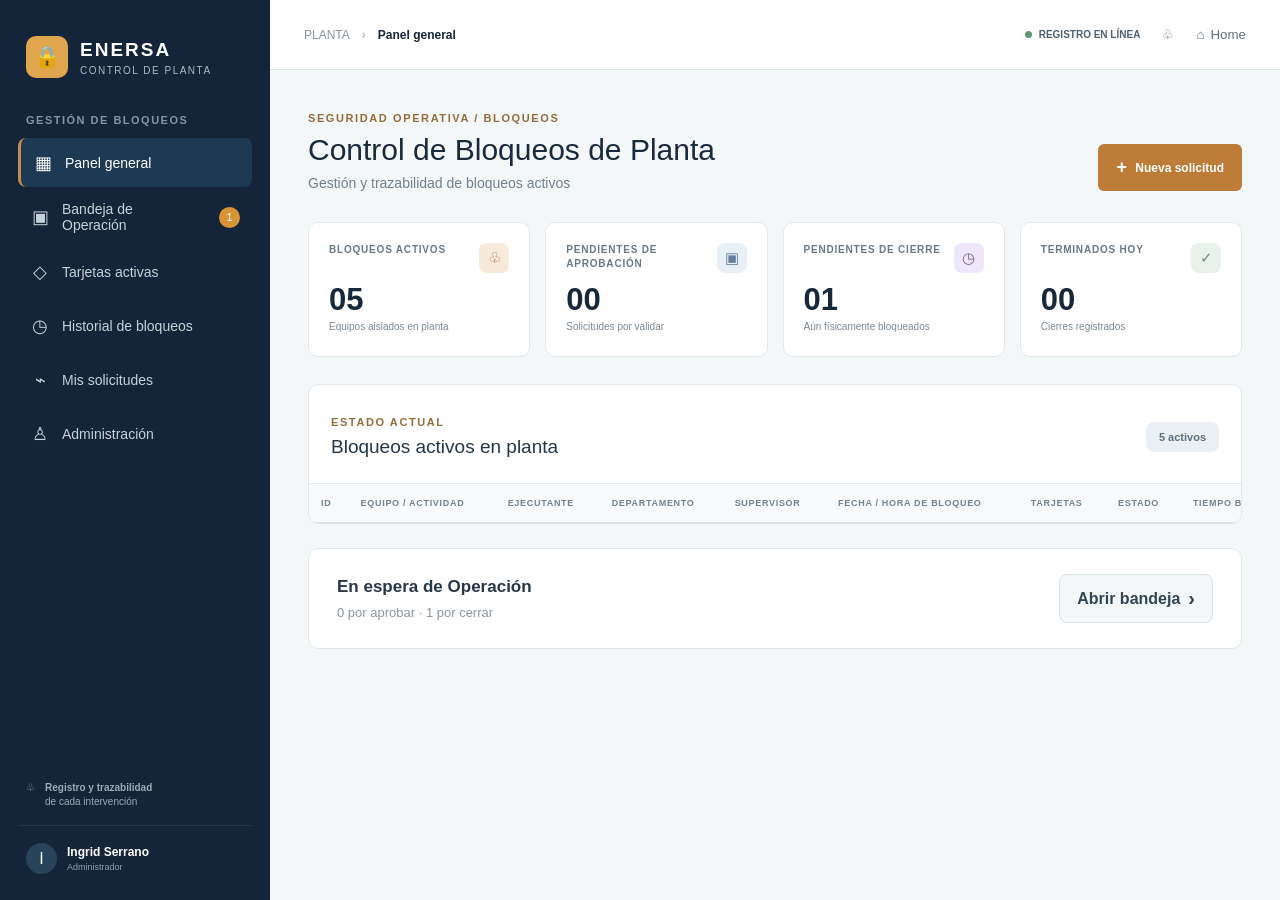
==== index.html @ e76ae8e8 "panel y bandeja de operacion,interfaz" ====
<!DOCTYPE html>
<html lang="es">
<head>
    <meta charset="UTF-8">
    <meta name="viewport" content="width=device-width, initial-scale=1.0">
    <title>Control de Bloqueos de Planta</title>
    <link rel="stylesheet" href="estilo.css">
</head>

<body>

<div class="app">

    <aside class="sidebar" id="sidebar">

        <div class="brand">
            <div class="brand-icon">🔒</div>

            <div>
                <h2>ENERSA</h2>
                <span>CONTROL DE PLANTA</span>
            </div>
        </div>

        <div class="menu-title">
            GESTIÓN DE BLOQUEOS
        </div>

        <nav class="menu">

            <a class="menu-item active" href="index.html">
                <span class="menu-icon">▦</span>
                <span>Panel general</span>
            </a>

            <a class="menu-item" href="bandeja-operacion.html">
                <span class="menu-icon">▣</span>
                <span>Bandeja de<br>Operación</span>
                <span class="notification">1</span>
            </a>

            <button class="menu-item" data-section="tarjetas">
                <span class="menu-icon">◇</span>
                <span>Tarjetas activas</span>
            </button>

            <button class="menu-item" data-section="historial">
                <span class="menu-icon">◷</span>
                <span>Historial de bloqueos</span>
            </button>

            <button class="menu-item" data-section="solicitudes">
                <span class="menu-icon">⌁</span>
                <span>Mis solicitudes</span>
            </button>

            <button class="menu-item" data-section="administracion">
                <span class="menu-icon">♙</span>
                <span>Administración</span>
            </button>

        </nav>

        <div class="sidebar-footer">

            <div class="footer-icon">♧</div>

            <div>
                <strong>Registro y trazabilidad</strong>
                <span>de cada intervención</span>
            </div>

        </div>

        <div class="user-box">

            <div class="avatar">I</div>

            <div>
                <strong>Ingrid Serrano</strong>
                <span>Administrador</span>
            </div>

        </div>

    </aside>


    <main class="main">

        <header class="topbar">

            <button class="mobile-menu" id="mobileMenu">
                ☰
            </button>

            <div class="breadcrumb">
                <span>PLANTA</span>
                <b>›</b>
                <strong>Panel general</strong>
            </div>

            <div class="top-actions">

                <div class="online">
                    <span></span>
                    REGISTRO EN LÍNEA
                </div>

                <button class="top-icon">
                    ♧
                </button>

                <button class="home-button">
                    ⌂
                    <span>Home</span>
                </button>

            </div>

        </header>


        <section class="content">

            <div class="page-header">

                <div>

                    <div class="eyebrow">
                        SEGURIDAD OPERATIVA / BLOQUEOS
                    </div>

                    <h1>
                        Control de Bloqueos de Planta
                    </h1>

                    <p>
                        Gestión y trazabilidad de bloqueos activos
                    </p>

                </div>

                <button class="new-request" id="newRequest">
                    <span>+</span>
                    Nueva solicitud
                </button>

            </div>


            <section class="stats">

                <div class="stat-card">

                    <div class="stat-top">

                        <span>
                            BLOQUEOS ACTIVOS
                        </span>

                        <div class="stat-icon lock">
                            ♧
                        </div>

                    </div>

                    <strong id="activeCount">
                        05
                    </strong>

                    <p>
                        Equipos aislados en planta
                    </p>

                </div>


                <div class="stat-card">

                    <div class="stat-top">

                        <span>
                            PENDIENTES DE<br>
                            APROBACIÓN
                        </span>

                        <div class="stat-icon blue">
                            ▣
                        </div>

                    </div>

                    <strong id="approvalCount">
                        00
                    </strong>

                    <p>
                        Solicitudes por validar
                    </p>

                </div>


                <div class="stat-card">

                    <div class="stat-top">

                        <span>
                            PENDIENTES DE CIERRE
                        </span>

                        <div class="stat-icon purple">
                            ◷
                        </div>

                    </div>

                    <strong id="closeCount">
                        01
                    </strong>

                    <p>
                        Aún físicamente bloqueados
                    </p>

                </div>


                <div class="stat-card">

                    <div class="stat-top">

                        <span>
                            TERMINADOS HOY
                        </span>

                        <div class="stat-icon green">
                            ✓
                        </div>

                    </div>

                    <strong id="finishedCount">
                        00
                    </strong>

                    <p>
                        Cierres registrados
                    </p>

                </div>

            </section>


            <section class="panel-card">

                <div class="panel-heading">

                    <div>

                        <div class="section-label">
                            ESTADO ACTUAL
                        </div>

                        <h2>
                            Bloqueos activos en planta
                        </h2>

                    </div>

                    <div class="active-badge">
                        <span id="tableCount">5</span>
                        activos
                    </div>

                </div>


                <div class="table-wrapper">

                    <table class="blocks-table">

                        <thead>

                            <tr>
                                <th>ID</th>
                                <th>EQUIPO / ACTIVIDAD</th>
                                <th>EJECUTANTE</th>
                                <th>DEPARTAMENTO</th>
                                <th>SUPERVISOR</th>
                                <th>FECHA / HORA DE BLOQUEO</th>
                                <th>TARJETAS</th>
                                <th>ESTADO</th>
                                <th>TIEMPO BLOQUEADO</th>
                                <th></th>
                            </tr>

                        </thead>

                        <tbody id="blocksTable"></tbody>

                    </table>

                </div>

            </section>


            <section class="operation-card">

                <div>

                    <h3>
                        En espera de Operación
                    </h3>

                    <p>
                        <span id="waitingApproval">0</span>
                        por aprobar ·
                        <span id="waitingClose">1</span>
                        por cerrar
                    </p>

                </div>

                <a class="open-tray" href="bandeja-operacion.html">
                    Abrir bandeja
                    <span>›</span>
                </a>

            </section>

        </section>

    </main>

</div>


<div class="overlay" id="overlay"></div>


<div class="modal" id="detailModal">

    <div class="modal-header">

        <div>

            <span>
                DETALLE DEL BLOQUEO
            </span>

            <h2 id="modalTitle">
                Bloqueo
            </h2>

        </div>

        <button class="close-modal" id="closeModal">
            ×
        </button>

    </div>

    <div class="modal-body" id="modalBody"></div>

</div>


<script src="script.js"></script>

</body>
</html>
---- estilo.css ----
* {
    box-sizing: border-box;
    margin: 0;
    padding: 0;
}

:root {
    --navy: #14253a;
    --navy-light: #1d3852;
    --gold: #b68143;
    --gold-light: #fff0d2;
    --background: #f4f7f8;
    --card: #ffffff;
    --text: #263746;
    --muted: #71808b;
    --border: #dce4e8;
    --purple: #766493;
    --purple-light: #eee7fa;
    --green: #708d78;
    --green-light: #e9f1eb;
    --blue-light: #e8f0f7;
}

html {
    background: var(--background);
}

body {
    font-family: Arial, Helvetica, sans-serif;
    background: var(--background);
    color: var(--text);
    min-height: 100vh;
    opacity: 1;
    transition: opacity .18s ease;
}

body.page-enter {
    opacity: 0;
}

body.page-ready {
    opacity: 1;
}

body.page-exit {
    opacity: 0;
}

button,
a {
    font-family: inherit;
}

.app {
    display: flex;
    min-height: 100vh;
}

.sidebar {
    width: 270px;
    min-width: 270px;
    background: var(--navy);
    color: #fff;
    padding: 28px 18px 22px;
    display: flex;
    flex-direction: column;
    position: fixed;
    left: 0;
    top: 0;
    bottom: 0;
    z-index: 100;
}

.brand {
    display: flex;
    align-items: center;
    gap: 12px;
    padding: 8px 8px 36px;
}

.brand-icon {
    width: 42px;
    height: 42px;
    border-radius: 10px;
    background: #e0a64e;
    color: var(--navy);
    display: grid;
    place-items: center;
    font-size: 21px;
}

.brand h2 {
    font-size: 19px;
    letter-spacing: 2px;
}

.brand span {
    display: block;
    font-size: 10px;
    color: #aebbc5;
    letter-spacing: 1.5px;
    margin-top: 4px;
}

.menu-title {
    color: #8496a5;
    font-size: 11px;
    font-weight: bold;
    letter-spacing: 1.5px;
    margin: 0 8px 12px;
}

.menu {
    display: flex;
    flex-direction: column;
    gap: 5px;
}

.menu-item {
    width: 100%;
    min-height: 49px;
    border: 0;
    background: transparent;
    color: #c7d1d9;
    border-radius: 8px;
    display: flex;
    align-items: center;
    gap: 12px;
    padding: 9px 12px;
    text-align: left;
    cursor: pointer;
    font-size: 14px;
    position: relative;
    text-decoration: none;
}

.menu-item:hover {
    background: rgba(255,255,255,.06);
}

.menu-item:visited {
    color: #c7d1d9;
}

.menu-item.active {
    background: #1d3a55;
    color: #fff;
    border-left: 3px solid #c68d4c;
}

.menu-item.active:visited {
    color: #fff;
}

.menu-icon {
    width: 20px;
    text-align: center;
    font-size: 18px;
}

.notification {
    margin-left: auto;
    background: #d99535;
    color: #fff;
    width: 21px;
    height: 21px;
    border-radius: 50%;
    display: grid;
    place-items: center;
    font-size: 11px;
}

.sidebar-footer {
    margin-top: auto;
    display: flex;
    gap: 10px;
    color: #9baab6;
    padding: 18px 8px;
    font-size: 10px;
    border-bottom: 1px solid rgba(255,255,255,.08);
}

.sidebar-footer strong,
.sidebar-footer span {
    display: block;
}

.sidebar-footer strong {
    font-size: 10px;
    margin-bottom: 3px;
}

.user-box {
    display: flex;
    align-items: center;
    gap: 10px;
    padding: 17px 8px 4px;
}

.avatar {
    width: 31px;
    height: 31px;
    border-radius: 50%;
    background: #27445c;
    display: grid;
    place-items: center;
    color: #fff;
}

.user-box strong,
.user-box span {
    display: block;
}

.user-box strong {
    font-size: 12px;
}

.user-box span {
    color: #8fa0ad;
    font-size: 9px;
    margin-top: 3px;
}

.main {
    margin-left: 270px;
    width: calc(100% - 270px);
    min-width: 0;
}

.topbar {
    height: 70px;
    background: #fff;
    border-bottom: 1px solid var(--border);
    display: flex;
    align-items: center;
    justify-content: space-between;
    padding: 0 34px;
}

.breadcrumb {
    display: flex;
    align-items: center;
    gap: 12px;
    font-size: 12px;
}

.breadcrumb span {
    color: #8c969e;
}

.breadcrumb b {
    color: #b2bcc2;
}

.breadcrumb strong {
    color: var(--navy);
}

.top-actions {
    display: flex;
    align-items: center;
    gap: 22px;
}

.online {
    font-size: 10px;
    font-weight: bold;
    color: #51616d;
    display: flex;
    align-items: center;
    gap: 7px;
}

.online span {
    width: 7px;
    height: 7px;
    background: #5e9874;
    border-radius: 50%;
}

.top-icon,
.home-button {
    border: 0;
    background: transparent;
    color: #60717d;
    cursor: pointer;
}

.home-button {
    display: flex;
    align-items: center;
    gap: 6px;
}

.content {
    max-width: 1250px;
    margin: 0 auto;
    padding: 42px 38px 60px;
}

.page-header {
    display: flex;
    justify-content: space-between;
    align-items: flex-end;
    gap: 25px;
    margin-bottom: 31px;
}

.eyebrow,
.section-label {
    color: #936c3c;
    font-size: 11px;
    font-weight: bold;
    letter-spacing: 1.6px;
}

.page-header h1 {
    color: #182a3d;
    font-size: 30px;
    font-weight: 500;
    margin-top: 9px;
}

.page-header p {
    color: #71808b;
    font-size: 14px;
    margin-top: 8px;
}

.new-request {
    border: 0;
    background: #bd7c38;
    color: #fff;
    border-radius: 6px;
    padding: 13px 18px;
    font-size: 12px;
    font-weight: bold;
    cursor: pointer;
    white-space: nowrap;
}

.new-request:hover {
    background: #a96b2d;
}

.new-request span {
    font-size: 18px;
    vertical-align: -1px;
    margin-right: 5px;
}

.stats {
    display: grid;
    grid-template-columns: repeat(4, 1fr);
    gap: 15px;
    margin-bottom: 27px;
}

.stat-card {
    background: var(--card);
    border: 1px solid #e3e9ec;
    border-radius: 10px;
    padding: 20px 20px 17px;
    min-height: 135px;
}

.stat-top {
    display: flex;
    justify-content: space-between;
    align-items: flex-start;
    min-height: 31px;
}

.stat-top > span {
    color: #687985;
    font-size: 10px;
    line-height: 1.35;
    font-weight: bold;
    letter-spacing: .8px;
}

.stat-card > strong {
    display: block;
    color: #17283a;
    font-size: 31px;
    font-weight: 600;
    margin-top: 8px;
}

.stat-card p {
    color: #7c8992;
    font-size: 10px;
    margin-top: 3px;
}

.stat-icon {
    width: 30px;
    height: 30px;
    border-radius: 8px;
    display: grid;
    place-items: center;
    font-size: 15px;
}

.stat-icon.lock {
    background: #f8eadb;
    color: #a9763c;
}

.stat-icon.blue {
    background: var(--blue-light);
    color: #647f9a;
}

.stat-icon.purple {
    background: var(--purple-light);
    color: var(--purple);
}

.stat-icon.green {
    background: var(--green-light);
    color: var(--green);
}

.panel-card {
    background: var(--card);
    border: 1px solid #dfe7eb;
    border-radius: 10px;
    overflow: hidden;
}

.panel-heading {
    min-height: 98px;
    padding: 27px 22px 21px;
    display: flex;
    justify-content: space-between;
    align-items: center;
}

.panel-heading h2 {
    font-size: 19px;
    font-weight: 500;
    color: #243647;
    margin-top: 8px;
}

.active-badge {
    background: #e9eff2;
    color: #5f717d;
    padding: 9px 13px;
    border-radius: 8px;
    font-size: 11px;
    font-weight: bold;
}

.table-wrapper {
    width: 100%;
    overflow-x: auto;
    -webkit-overflow-scrolling: touch;
}

.blocks-table {
    width: 100%;
    min-width: 1050px;
    border-collapse: collapse;
    table-layout: auto;
}

.blocks-table th {
    background: #f7f9fa;
    color: #73838e;
    font-size: 9px;
    letter-spacing: .7px;
    font-weight: bold;
    text-align: left;
    padding: 14px 12px;
    border-top: 1px solid #e2e8eb;
    border-bottom: 1px solid #d9e1e5;
    white-space: nowrap;
}

.blocks-table td {
    padding: 17px 12px;
    font-size: 11px;
    border-bottom: 1px solid #dfe5e8;
    color: #596a76;
    vertical-align: middle;
}

.blocks-table tbody tr:hover {
    background: #f8fafb;
}

.id-cell {
    color: #27445c !important;
    font-weight: bold;
    white-space: nowrap;
}

.equipment strong {
    display: block;
    color: #2a3b4c;
    font-size: 11px;
    margin-bottom: 4px;
}

.equipment span {
    color: #8a969e;
    font-size: 9px;
}

.status {
    display: inline-flex;
    align-items: center;
    white-space: nowrap;
    padding: 7px 10px;
    border-radius: 20px;
    font-size: 9px;
    font-weight: bold;
}

.status.active {
    color: #996a29;
    background: var(--gold-light);
}

.status.pending {
    color: #6f5d91;
    background: var(--purple-light);
}

.status.finished {
    color: #5d7b67;
    background: var(--green-light);
}

.time-cell {
    white-space: nowrap;
}

.detail-button {
    width: 29px;
    height: 29px;
    border: 0;
    background: transparent;
    color: #4d6474;
    font-size: 24px;
    cursor: pointer;
    border-radius: 50%;
}

.detail-button:hover {
    background: #edf2f4;
}

.operation-card {
    margin-top: 24px;
    background: #fff;
    border: 1px solid #dfe7eb;
    border-radius: 10px;
    padding: 25px 28px;
    display: flex;
    justify-content: space-between;
    align-items: center;
}

.operation-card h3 {
    font-size: 17px;
    color: #263847;
}

.operation-card p {
    color: #8a969e;
    font-size: 13px;
    margin-top: 8px;
}

.open-tray {
    background: #f4f7f8;
    border: 1px solid #d9e2e6;
    border-radius: 8px;
    padding: 12px 17px;
    color: #304555;
    font-weight: bold;
    cursor: pointer;
    text-decoration: none;
}

.open-tray:visited {
    color: #304555;
}

.open-tray span {
    font-size: 20px;
    margin-left: 8px;
    vertical-align: -2px;
}

.mobile-menu {
    display: none;
    border: 0;
    background: transparent;
    font-size: 22px;
    color: var(--navy);
}

.overlay {
    display: none;
}

.modal {
    position: fixed;
    top: 50%;
    left: 50%;
    transform: translate(-50%, -50%);
    width: min(620px, calc(100% - 30px));
    background: #fff;
    border-radius: 12px;
    box-shadow: 0 20px 70px rgba(0,0,0,.25);
    z-index: 300;
    display: none;
    overflow: hidden;
}

.modal.show {
    display: block;
}

.modal-header {
    padding: 22px 25px;
    border-bottom: 1px solid var(--border);
    display: flex;
    justify-content: space-between;
}

.modal-header span {
    font-size: 10px;
    color: #9a7142;
    font-weight: bold;
    letter-spacing: 1px;
}

.modal-header h2 {
    margin-top: 6px;
    color: #263847;
    font-size: 20px;
}

.close-modal {
    width: 35px;
    height: 35px;
    border: 0;
    border-radius: 50%;
    background: #f1f4f5;
    color: #60717d;
    font-size: 24px;
    cursor: pointer;
}

.modal-body {
    padding: 24px;
    display: grid;
    grid-template-columns: repeat(2, 1fr);
    gap: 16px;
}

.detail-item {
    padding: 13px;
    background: #f7f9fa;
    border-radius: 7px;
}

.detail-item span {
    display: block;
    color: #89959d;
    font-size: 9px;
    margin-bottom: 5px;
}

.detail-item strong {
    color: #344957;
    font-size: 12px;
}

.tray-page {
    max-width: 1250px;
    margin: 0 auto;
    padding: 42px 38px 60px;
}

.tray-header {
    margin-bottom: 30px;
}

.tray-header .eyebrow {
    margin-bottom: 9px;
}

.tray-header h1 {
    color: #182a3d;
    font-size: 30px;
    font-weight: 500;
}

.tray-header p {
    color: #71808b;
    font-size: 14px;
    margin-top: 8px;
}

.tray-grid {
    display: grid;
    grid-template-columns: repeat(2, 1fr);
    gap: 20px;
}

.tray-card {
    background: #fff;
    border: 1px solid #dfe7eb;
    border-radius: 10px;
    overflow: hidden;
}

.tray-card-header {
    padding: 22px 24px;
    border-bottom: 1px solid #e1e7ea;
    display: flex;
    justify-content: space-between;
    align-items: center;
}

.tray-card-header h2 {
    color: #263847;
    font-size: 18px;
    font-weight: 500;
}

.tray-card-header span {
    background: #e9eff2;
    color: #60717d;
    border-radius: 20px;
    padding: 7px 11px;
    font-size: 10px;
    font-weight: bold;
}

.tray-item {
    padding: 20px 24px;
    border-bottom: 1px solid #e1e7ea;
    display: flex;
    justify-content: space-between;
    align-items: center;
    gap: 20px;
}

.tray-item:last-child {
    border-bottom: 0;
}

.tray-item-info strong {
    display: block;
    color: #2a3b4c;
    font-size: 13px;
}

.tray-item-info span {
    display: block;
    color: #8a969e;
    font-size: 11px;
    margin-top: 5px;
}

.tray-arrow {
    width: 36px;
    height: 36px;
    border: 1px solid #d9e2e6;
    background: #f4f7f8;
    color: #4d6474;
    border-radius: 50%;
    font-size: 22px;
    cursor: pointer;
    flex-shrink: 0;
}

.tray-arrow:hover {
    background: #e9eff2;
}

@media (max-width: 1100px) {

    .stats {
        grid-template-columns: repeat(2, 1fr);
    }

    .content,
    .tray-page {
        padding-left: 25px;
        padding-right: 25px;
    }

}

@media (max-width: 900px) {

    .tray-grid {
        grid-template-columns: 1fr;
    }

}

@media (max-width: 800px) {

    .sidebar {
        transform: translateX(-100%);
        transition: transform .25s ease;
        width: 270px;
    }

    .sidebar.open {
        transform: translateX(0);
    }

    .main {
        margin-left: 0;
        width: 100%;
    }

    .mobile-menu {
        display: block;
    }

    .topbar {
        padding: 0 18px;
        gap: 15px;
    }

    .breadcrumb {
        margin-right: auto;
    }

    .top-actions {
        gap: 10px;
    }

    .online {
        display: none;
    }

    .home-button span {
        display: none;
    }

    .content,
    .tray-page {
        padding: 28px 17px 45px;
    }

    .page-header {
        align-items: flex-start;
        flex-direction: column;
    }

    .page-header h1,
    .tray-header h1 {
        font-size: 26px;
    }

    .new-request {
        width: 100%;
    }

    .stats {
        grid-template-columns: 1fr;
    }

    .panel-heading {
        align-items: flex-start;
        gap: 15px;
    }

    .operation-card {
        flex-direction: column;
        align-items: flex-start;
        gap: 18px;
    }

    .open-tray {
        width: 100%;
        text-align: center;
    }

    .modal-body {
        grid-template-columns: 1fr;
    }

}

@media (max-width: 480px) {

    .topbar {
        height: 60px;
    }

    .breadcrumb {
        font-size: 10px;
        gap: 7px;
    }

    .breadcrumb span {
        display: none;
    }

    .page-header h1,
    .tray-header h1 {
        font-size: 23px;
    }

    .page-header p,
    .tray-header p {
        font-size: 12px;
    }

    .stat-card {
        min-height: 120px;
    }

    .panel-heading {
        padding: 22px 17px;
    }

    .panel-heading h2 {
        font-size: 18px;
    }

    .active-badge {
        white-space: nowrap;
    }

    .operation-card {
        padding: 22px 18px;
    }

    .tray-card-header {
        padding: 19px;
    }

    .tray-item {
        padding: 18px 19px;
    }

}
.menu-item {
    text-decoration: none;
}

a.menu-item {
    color: #c7d1d9;
}

a.menu-item:hover {
    color: #fff;
}

a.menu-item.active {
    color: #fff;
}

.open-tray {
    text-decoration: none;
    display: inline-flex;
    align-items: center;
}
.operation-stats {
    display: grid;
    grid-template-columns: repeat(2, 1fr);
    gap: 18px;
    margin-bottom: 28px;
}

.operation-stat-card {
    background: #ffffff;
    border: 1px solid #dfe7eb;
    border-radius: 10px;
    padding: 22px;
    display: flex;
    align-items: center;
    gap: 18px;
}

.operation-stat-icon {
    width: 45px;
    height: 45px;
    border-radius: 10px;
    display: grid;
    place-items: center;
    font-size: 20px;
}

.operation-stat-icon.blue {
    background: #e8f0f7;
    color: #647f9a;
}

.operation-stat-icon.purple {
    background: #eee7fa;
    color: #766493;
}

.operation-stat-card span {
    display: block;
    color: #71808b;
    font-size: 10px;
    font-weight: bold;
    letter-spacing: .8px;
}

.operation-stat-card strong {
    display: block;
    color: #182a3d;
    font-size: 28px;
    margin-top: 5px;
}

.operation-stat-card p {
    color: #89959d;
    font-size: 11px;
    margin-top: 3px;
}

.tray-section {
    background: #ffffff;
    border: 1px solid #dfe7eb;
    border-radius: 10px;
    margin-bottom: 25px;
    overflow: hidden;
}

.tray-section-header {
    min-height: 90px;
    padding: 24px;
    display: flex;
    justify-content: space-between;
    align-items: center;
}

.tray-section-header h2 {
    color: #263847;
    font-size: 19px;
    font-weight: 500;
    margin-top: 7px;
}

.tray-count {
    background: #e8f0f7;
    color: #607c96;
    padding: 8px 12px;
    border-radius: 20px;
    font-size: 10px;
    font-weight: bold;
}

.purple-count {
    background: #eee7fa;
    color: #766493;
}

.request-card {
    margin: 0 20px 20px;
    border: 1px solid #dfe6ea;
    border-radius: 9px;
    padding: 20px;
    display: grid;
    grid-template-columns: 1.2fr 2fr 45px;
    align-items: center;
    gap: 20px;
    transition: .2s ease;
}

.request-card:hover {
    border-color: #c8d3d9;
    box-shadow: 0 4px 15px rgba(28, 48, 65, .05);
}

.request-id {
    color: #27445c;
    font-size: 10px;
    font-weight: bold;
    margin-bottom: 7px;
}

.request-main h3 {
    color: #2a3b4c;
    font-size: 15px;
    margin-bottom: 5px;
}

.request-main p {
    color: #89959d;
    font-size: 11px;
}

.request-info {
    display: grid;
    grid-template-columns: repeat(4, 1fr);
    gap: 15px;
}

.request-info span,
.detail-box span {
    display: block;
    color: #89959d;
    font-size: 8px;
    font-weight: bold;
    letter-spacing: .6px;
    margin-bottom: 5px;
}

.request-info strong,
.detail-box strong {
    color: #405361;
    font-size: 11px;
    font-weight: 600;
}

.expand-request {
    width: 35px;
    height: 35px;
    border: 0;
    border-radius: 50%;
    background: #f1f4f5;
    color: #516878;
    font-size: 24px;
    cursor: pointer;
    transition: .2s ease;
}

.expand-request:hover {
    background: #e5ebee;
}

.expand-request.rotated {
    transform: rotate(90deg);
}

.request-detail {
    display: none;
    margin: 0 20px 20px;
    padding: 23px;
    background: #f8fafb;
    border: 1px solid #e1e7ea;
    border-radius: 9px;
}

.request-detail.show {
    display: block;
}

.detail-title {
    display: flex;
    justify-content: space-between;
    align-items: center;
    margin-bottom: 20px;
}

.detail-title span {
    color: #936c3c;
    font-size: 9px;
    font-weight: bold;
    letter-spacing: 1px;
}

.detail-title h3 {
    color: #263847;
    font-size: 17px;
    margin-top: 5px;
}

.detail-grid {
    display: grid;
    grid-template-columns: repeat(3, 1fr);
    gap: 12px;
}

.detail-box {
    background: #ffffff;
    border: 1px solid #e0e7ea;
    border-radius: 7px;
    padding: 14px;
}

.cards-area {
    margin-top: 23px;
}

.detail-title-small {
    color: #687985;
    font-size: 9px;
    font-weight: bold;
    letter-spacing: 1px;
    margin-bottom: 12px;
}

.isolation-cards {
    display: grid;
    grid-template-columns: repeat(3, 1fr);
    gap: 12px;
}

.isolation-card {
    background: #ffffff;
    border: 1px solid #dfe6ea;
    border-left: 3px solid #bd7c38;
    border-radius: 7px;
    padding: 13px;
}

.isolation-card strong {
    display: block;
    color: #304555;
    font-size: 11px;
}

.isolation-card span {
    display: block;
    color: #89959d;
    font-size: 9px;
    margin-top: 5px;
}

.approval-actions {
    display: flex;
    justify-content: flex-end;
    gap: 10px;
    margin-top: 22px;
}

.primary-action,
.secondary-action {
    border-radius: 7px;
    padding: 11px 17px;
    font-size: 11px;
    font-weight: bold;
    cursor: pointer;
}

.primary-action {
    border: 0;
    background: #bd7c38;
    color: #ffffff;
}

.primary-action:hover {
    background: #a96b2d;
}

.secondary-action {
    border: 1px solid #d5dfe3;
    background: #ffffff;
    color: #516572;
}

.timeline {
    margin-top: 25px;
    padding: 18px;
    background: #ffffff;
    border: 1px solid #e0e7ea;
    border-radius: 8px;
}

.timeline-title {
    color: #687985;
    font-size: 9px;
    font-weight: bold;
    letter-spacing: 1px;
    margin-bottom: 18px;
}

.timeline-item {
    display: flex;
    gap: 12px;
    position: relative;
    padding-bottom: 17px;
}

.timeline-item:last-child {
    padding-bottom: 0;
}

.timeline-item:not(:last-child)::after {
    content: "";
    position: absolute;
    left: 12px;
    top: 25px;
    bottom: 0;
    width: 1px;
    background: #dce4e8;
}

.timeline-dot {
    width: 25px;
    height: 25px;
    min-width: 25px;
    border-radius: 50%;
    display: grid;
    place-items: center;
    background: #e9f1eb;
    color: #5d7b67;
    font-size: 10px;
    font-weight: bold;
    position: relative;
    z-index: 1;
}

.timeline-item.current .timeline-dot {
    background: #eee7fa;
    color: #766493;
}

.timeline-item strong {
    display: block;
    color: #405361;
    font-size: 11px;
    margin-bottom: 4px;
}

.timeline-item span {
    color: #89959d;
    font-size: 9px;
}

.operation-form {
    margin-top: 23px;
    background: #ffffff;
    border: 1px solid #e0e7ea;
    border-radius: 8px;
    padding: 18px;
}

.operation-form label {
    display: block;
    color: #687985;
    font-size: 10px;
    font-weight: bold;
    margin-top: 14px;
    margin-bottom: 6px;
}

.operation-form input,
.operation-form textarea {
    width: 100%;
    border: 1px solid #d5dfe3;
    border-radius: 6px;
    padding: 10px;
    font-family: inherit;
    font-size: 11px;
    color: #405361;
    outline: none;
    resize: vertical;
}

.operation-form input:focus,
.operation-form textarea:focus {
    border-color: #bd7c38;
}

.approved-status {
    color: #5d7b67;
    background: #e9f1eb;
    padding: 8px 12px;
    border-radius: 20px;
    font-size: 10px;
    font-weight: bold;
}

.request-card.approved {
    background: #fbfdfb;
}


@media (max-width: 900px) {

    .request-card {
        grid-template-columns: 1fr 40px;
    }

    .request-info {
        grid-column: 1 / -1;
        grid-template-columns: repeat(2, 1fr);
    }

    .detail-grid {
        grid-template-columns: repeat(2, 1fr);
    }

    .isolation-cards {
        grid-template-columns: 1fr;
    }

}


@media (max-width: 650px) {

    .operation-stats {
        grid-template-columns: 1fr;
    }

    .tray-section-header {
        align-items: flex-start;
        gap: 15px;
        flex-direction: column;
    }

    .request-card {
        grid-template-columns: 1fr 38px;
        padding: 17px;
    }

    .request-info {
        grid-template-columns: 1fr;
    }

    .request-detail {
        padding: 17px;
    }

    .detail-grid {
        grid-template-columns: 1fr;
    }

    .approval-actions {
        flex-direction: column;
    }

    .primary-action,
    .secondary-action {
        width: 100%;
    }

}
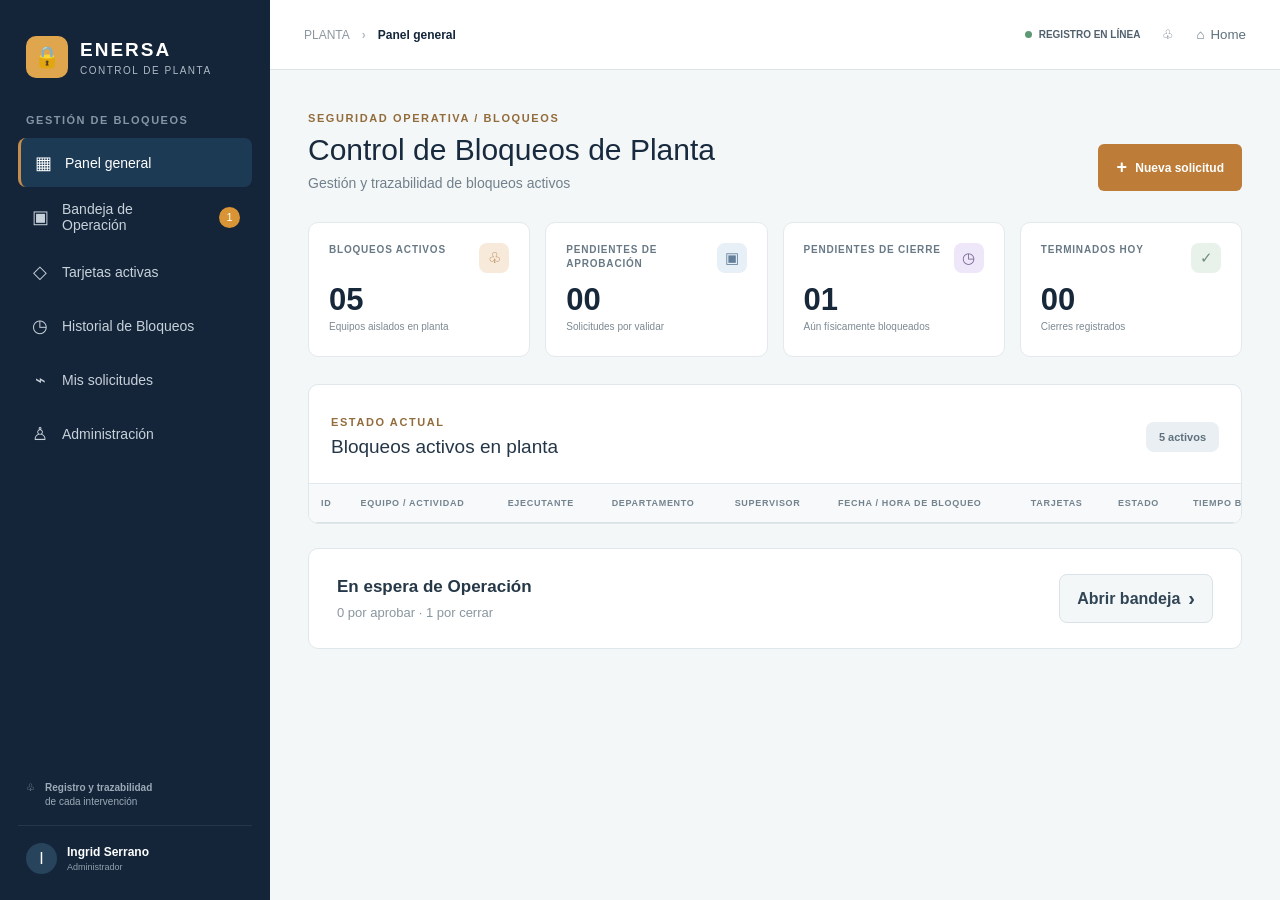
==== commit 7f472833: "creacion de las secciones y parte de funciones" ====
--- a/index.html
+++ b/index.html
@@ -39,25 +39,25 @@
                 <span class="notification">1</span>
             </a>
 
-            <button class="menu-item" data-section="tarjetas">
+            <a class="menu-item" href="tarjetas-activas.html">
                 <span class="menu-icon">◇</span>
                 <span>Tarjetas activas</span>
-            </button>
-
-            <button class="menu-item" data-section="historial">
+            </a>
+
+            <a class="menu-item" href="historial-bloqueos.html">
                 <span class="menu-icon">◷</span>
-                <span>Historial de bloqueos</span>
-            </button>
-
-            <button class="menu-item" data-section="solicitudes">
+                <span>Historial de Bloqueos</span>
+            </a>
+
+            <a class="menu-item" href="solicitudes.html">
                 <span class="menu-icon">⌁</span>
                 <span>Mis solicitudes</span>
-            </button>
-
-            <button class="menu-item" data-section="administracion">
+            </a>
+
+            <a class="menu-item" href="administracion.html">
                 <span class="menu-icon">♙</span>
                 <span>Administración</span>
-            </button>
+            </a>
 
         </nav>
 
@@ -141,10 +141,9 @@
 
                 </div>
 
-                <button class="new-request" id="newRequest">
-                    <span>+</span>
-                    Nueva solicitud
-                </button>
+                <button class="new-request" onclick="window.location.href='nueva-solicitud.html'">
+                        <span>+</span> Nueva solicitud
+                    </button>
 
             </div>
 
--- a/estilo.css
+++ b/estilo.css
@@ -1438,4 +1438,802 @@
         width: 100%;
     }
 
+}
+
+.cards-summary {
+    display: grid;
+    grid-template-columns: repeat(3, 1fr);
+    gap: 15px;
+    margin-bottom: 27px;
+}
+
+.summary-card {
+    background: #fff;
+    border: 1px solid #dfe7eb;
+    border-radius: 10px;
+    padding: 20px;
+    min-height: 105px;
+    display: flex;
+    justify-content: space-between;
+    align-items: center;
+}
+
+.summary-card span {
+    display: block;
+    color: #687985;
+    font-size: 10px;
+    font-weight: bold;
+    letter-spacing: .8px;
+}
+
+.summary-card strong {
+    display: block;
+    color: #17283a;
+    font-size: 30px;
+    margin-top: 8px;
+}
+
+.summary-icon {
+    width: 38px;
+    height: 38px;
+    border-radius: 9px;
+    background: #eee7fa;
+    color: #766493;
+    display: grid;
+    place-items: center;
+    font-size: 19px;
+}
+
+.cards-grid {
+    display: grid;
+    grid-template-columns: repeat(3, 1fr);
+    gap: 16px;
+    padding: 22px;
+}
+
+.lock-card {
+    border: 1px solid #dfe6e9;
+    border-radius: 9px;
+    padding: 18px;
+    background: #fff;
+    transition: .2s ease;
+}
+
+.lock-card:hover {
+    border-color: #c7d2d8;
+    box-shadow: 0 5px 18px rgba(20,37,58,.07);
+}
+
+.lock-card-header {
+    display: flex;
+    justify-content: space-between;
+    align-items: center;
+    margin-bottom: 15px;
+}
+
+.card-number {
+    color: #27445c;
+    font-size: 11px;
+    font-weight: bold;
+}
+
+.card-status {
+    background: #e9f1eb;
+    color: #5d7b67;
+    padding: 5px 8px;
+    border-radius: 15px;
+    font-size: 8px;
+    font-weight: bold;
+}
+
+.lock-card h3 {
+    color: #2a3b4c;
+    font-size: 14px;
+    margin-bottom: 5px;
+}
+
+.lock-card .activity {
+    color: #89959d;
+    font-size: 10px;
+    line-height: 1.4;
+    min-height: 28px;
+}
+
+.card-data {
+    margin-top: 15px;
+    border-top: 1px solid #e5eaed;
+    padding-top: 13px;
+}
+
+.card-data-row {
+    display: flex;
+    justify-content: space-between;
+    gap: 12px;
+    margin-bottom: 8px;
+}
+
+.card-data-row span {
+    color: #89959d;
+    font-size: 9px;
+}
+
+.card-data-row strong {
+    color: #50616d;
+    font-size: 9px;
+    text-align: right;
+}
+
+.card-detail {
+    width: 100%;
+    margin-top: 8px;
+    border: 1px solid #d9e2e6;
+    background: #f4f7f8;
+    color: #304555;
+    border-radius: 6px;
+    padding: 9px;
+    font-size: 10px;
+    font-weight: bold;
+    cursor: pointer;
+}
+
+.card-detail:hover {
+    background: #e9eef0;
+}
+
+@media (max-width: 1100px) {
+
+    .cards-summary {
+        grid-template-columns: repeat(2, 1fr);
+    }
+
+    .cards-grid {
+        grid-template-columns: repeat(2, 1fr);
+    }
+
+}
+
+@media (max-width: 800px) {
+
+    .cards-summary {
+        grid-template-columns: 1fr;
+    }
+
+    .cards-grid {
+        grid-template-columns: 1fr;
+        padding: 17px;
+    }
+
+}
+
+@media (max-width: 480px) {
+
+    .summary-card {
+        min-height: 95px;
+    }
+
+    .lock-card {
+        padding: 15px;
+    }
+
+}
+
+.request-form {
+    display: flex;
+    flex-direction: column;
+    gap: 20px;
+}
+
+.form-card {
+    background: #fff;
+    border: 1px solid #dfe7eb;
+    border-radius: 10px;
+    padding: 26px;
+}
+
+.form-card-heading {
+    margin-bottom: 24px;
+}
+
+.form-card-heading h2 {
+    color: #263847;
+    font-size: 19px;
+    font-weight: 500;
+    margin-top: 8px;
+}
+
+.form-card-heading p {
+    color: #89959d;
+    font-size: 12px;
+    margin-top: 7px;
+}
+
+.form-grid {
+    display: grid;
+    grid-template-columns: repeat(2, 1fr);
+    gap: 18px;
+}
+
+.form-group {
+    display: flex;
+    flex-direction: column;
+    gap: 7px;
+}
+
+.form-group.full {
+    grid-column: 1 / -1;
+}
+
+.form-group label {
+    color: #4d5f6b;
+    font-size: 11px;
+    font-weight: bold;
+}
+
+.form-group input,
+.form-group textarea {
+    width: 100%;
+    border: 1px solid #d6e0e4;
+    border-radius: 7px;
+    background: #fbfcfc;
+    color: #304555;
+    padding: 12px 13px;
+    font-family: inherit;
+    font-size: 12px;
+    outline: none;
+    transition: .2s ease;
+}
+
+.form-group input {
+    height: 42px;
+}
+
+.form-group textarea {
+    resize: vertical;
+    min-height: 100px;
+}
+
+.form-group input:focus,
+.form-group textarea:focus {
+    border-color: #b68143;
+    background: #fff;
+    box-shadow: 0 0 0 3px rgba(182,129,67,.08);
+}
+
+.form-group input::placeholder,
+.form-group textarea::placeholder {
+    color: #a1abb1;
+}
+
+.isolation-card {
+    border: 1px solid #dfe6e9;
+    border-radius: 8px;
+    padding: 18px;
+    background: #f9fbfb;
+    margin-bottom: 14px;
+}
+
+.isolation-header {
+    display: flex;
+    justify-content: space-between;
+    align-items: center;
+    margin-bottom: 17px;
+}
+
+.isolation-header strong {
+    color: #27445c;
+    font-size: 12px;
+}
+
+.remove-card {
+    width: 28px;
+    height: 28px;
+    border: 0;
+    border-radius: 50%;
+    background: #f1e7e5;
+    color: #96635a;
+    font-size: 18px;
+    cursor: pointer;
+}
+
+.remove-card:hover {
+    background: #ead9d6;
+}
+
+.add-card-button {
+    border: 1px dashed #c7d2d7;
+    background: #f7f9fa;
+    color: #4d6474;
+    border-radius: 7px;
+    padding: 12px 16px;
+    font-size: 11px;
+    font-weight: bold;
+    cursor: pointer;
+}
+
+.add-card-button:hover {
+    background: #edf2f4;
+}
+
+.add-card-button span {
+    font-size: 17px;
+    margin-right: 5px;
+}
+
+.form-actions {
+    display: flex;
+    justify-content: flex-end;
+    gap: 12px;
+    padding-bottom: 20px;
+}
+
+.cancel-button,
+.draft-button {
+    border-radius: 7px;
+    padding: 13px 21px;
+    font-size: 12px;
+    font-weight: bold;
+    cursor: pointer;
+}
+
+.cancel-button {
+    border: 1px solid #d5dfe3;
+    background: #fff;
+    color: #526570;
+}
+
+.cancel-button:hover {
+    background: #f4f7f8;
+}
+
+.draft-button {
+    border: 0;
+    background: #bd7c38;
+    color: #fff;
+}
+
+.draft-button:hover {
+    background: #a96b2d;
+}
+
+@media (max-width: 800px) {
+
+    .form-card {
+        padding: 20px 17px;
+    }
+
+    .form-grid {
+        grid-template-columns: 1fr;
+    }
+
+    .form-group.full {
+        grid-column: auto;
+    }
+
+    .form-actions {
+        flex-direction: column-reverse;
+    }
+
+    .cancel-button,
+    .draft-button {
+        width: 100%;
+    }
+
+}
+
+.history-filters {
+    display: grid;
+    grid-template-columns: minmax(280px, 2fr) 1.1fr 1fr 1fr auto;
+    gap: 14px;
+    align-items: end;
+    background: #fff;
+    border: 1px solid #dfe7eb;
+    border-radius: 10px;
+    padding: 20px;
+    margin-bottom: 20px;
+}
+
+.history-search,
+.filter-group {
+    display: flex;
+    flex-direction: column;
+    gap: 7px;
+}
+
+.history-filters label {
+    color: #4d5f6b;
+    font-size: 10px;
+    font-weight: bold;
+}
+
+.search-box {
+    height: 42px;
+    display: flex;
+    align-items: center;
+    gap: 9px;
+    border: 1px solid #d6e0e4;
+    border-radius: 7px;
+    background: #fbfcfc;
+    padding: 0 12px;
+}
+
+.search-box span {
+    color: #89969d;
+    font-size: 20px;
+}
+
+.search-box input {
+    width: 100%;
+    border: 0;
+    outline: none;
+    background: transparent;
+    color: #304555;
+    font-family: inherit;
+    font-size: 12px;
+}
+
+.search-box input::placeholder {
+    color: #a1abb1;
+}
+
+.history-filters select,
+.history-filters input[type="date"] {
+    height: 42px;
+    border: 1px solid #d6e0e4;
+    border-radius: 7px;
+    background: #fbfcfc;
+    color: #304555;
+    padding: 0 11px;
+    font-family: inherit;
+    font-size: 12px;
+    outline: none;
+}
+
+.history-filters select:focus,
+.history-filters input[type="date"]:focus,
+.search-box:focus-within {
+    border-color: #b68143;
+}
+
+.clear-filters {
+    height: 42px;
+    border: 1px solid #d5dfe3;
+    border-radius: 7px;
+    background: #fff;
+    color: #526570;
+    padding: 0 15px;
+    font-size: 11px;
+    font-weight: bold;
+    cursor: pointer;
+    white-space: nowrap;
+}
+
+.clear-filters:hover {
+    background: #f3f6f7;
+}
+
+.history-table th,
+.history-table td {
+    white-space: nowrap;
+}
+
+.status.approval {
+    background: #edf3fb;
+    color: #54759b;
+}
+
+.status.finished {
+    background: #e8f4ed;
+    color: #4d8160;
+}
+
+.status.draft {
+    background: #f1f3f4;
+    color: #68757d;
+}
+
+.history-table .equipment {
+    min-width: 190px;
+}
+
+.history-table td {
+    vertical-align: middle;
+}
+
+@media (max-width: 1200px) {
+
+    .history-filters {
+        grid-template-columns: 1fr 1fr 1fr;
+    }
+
+    .history-search {
+        grid-column: 1 / -1;
+    }
+
+    .clear-filters {
+        width: 100%;
+    }
+
+}
+
+@media (max-width: 800px) {
+
+    .history-filters {
+        grid-template-columns: 1fr;
+        padding: 17px;
+    }
+
+    .history-search {
+        grid-column: auto;
+    }
+
+    .clear-filters {
+        width: 100%;
+    }
+
+    .history-table {
+        min-width: 1250px;
+    }
+
+}
+
+.cards-search-panel {
+    display: flex;
+    align-items: flex-end;
+    justify-content: space-between;
+    gap: 20px;
+    background: #fff;
+    border: 1px solid #dfe7eb;
+    border-radius: 10px;
+    padding: 20px;
+    margin-bottom: 20px;
+}
+
+.cards-search {
+    width: 100%;
+    max-width: 600px;
+    display: flex;
+    flex-direction: column;
+    gap: 7px;
+}
+
+.cards-search label {
+    color: #4d5f6b;
+    font-size: 10px;
+    font-weight: bold;
+}
+
+.cards-search-box {
+    height: 42px;
+    display: flex;
+    align-items: center;
+    gap: 9px;
+    border: 1px solid #d6e0e4;
+    border-radius: 7px;
+    background: #fbfcfc;
+    padding: 0 12px;
+}
+
+.cards-search-box span {
+    color: #89969d;
+    font-size: 20px;
+}
+
+.cards-search-box input {
+    width: 100%;
+    border: 0;
+    outline: none;
+    background: transparent;
+    color: #304555;
+    font-family: inherit;
+    font-size: 12px;
+}
+
+.cards-search-box input::placeholder {
+    color: #a1abb1;
+}
+
+.cards-search-box:focus-within {
+    border-color: #b68143;
+    background: #fff;
+}
+
+.cards-total {
+    min-width: 120px;
+    text-align: right;
+}
+
+.cards-total span {
+    display: block;
+    color: #304555;
+    font-size: 24px;
+    font-weight: bold;
+}
+
+.cards-total small {
+    color: #89959d;
+    font-size: 10px;
+}
+
+.active-cards-table {
+    min-width: 1250px;
+}
+
+.active-cards-table th,
+.active-cards-table td {
+    white-space: nowrap;
+}
+
+.active-cards-table .equipment {
+    min-width: 150px;
+}
+
+.active-cards-table td:nth-child(3) {
+    min-width: 220px;
+}
+
+.active-cards-table td:nth-child(5) {
+    min-width: 180px;
+}
+
+.status.active {
+    color: #996a29;
+    background: var(--gold-light);
+}
+
+@media (max-width: 800px) {
+
+    .cards-search-panel {
+        flex-direction: column;
+        align-items: stretch;
+    }
+
+    .cards-search {
+        max-width: none;
+    }
+
+    .cards-total {
+        text-align: left;
+    }
+
+}
+
+.requests-table {
+    min-width: 1250px;
+}
+
+.requests-table th,
+.requests-table td {
+    white-space: nowrap;
+}
+
+.requests-table .equipment {
+    min-width: 170px;
+}
+
+.requests-table td:nth-child(5) {
+    min-width: 150px;
+}
+
+.requests-table td:nth-child(6) {
+    min-width: 165px;
+}
+
+.requests-table td:nth-child(8) {
+    min-width: 160px;
+}
+
+.admin-summary {
+    display: grid;
+    grid-template-columns: repeat(3, 1fr);
+    gap: 16px;
+    margin-bottom: 20px;
+}
+
+.admin-summary-card {
+    background: #ffffff;
+    border: 1px solid #dce4e8;
+    border-radius: 10px;
+    padding: 20px;
+}
+
+.admin-summary-card span {
+    display: block;
+    color: #71808b;
+    font-size: 10px;
+    font-weight: bold;
+    margin-bottom: 8px;
+}
+
+.admin-summary-card strong {
+    color: #263746;
+    font-size: 26px;
+}
+
+.users-table {
+    min-width: 850px;
+}
+
+.users-table th,
+.users-table td {
+    white-space: nowrap;
+}
+
+.users-table .equipment {
+    min-width: 170px;
+}
+
+.role-badge {
+    display: inline-flex;
+    align-items: center;
+    padding: 5px 9px;
+    border-radius: 5px;
+    background: #e8f0f7;
+    color: #38566e;
+    font-size: 10px;
+    font-weight: bold;
+}
+
+.status.inactive {
+    color: #69747c;
+    background: #edf0f1;
+}
+
+.admin-form {
+    display: flex;
+    flex-direction: column;
+    gap: 16px;
+}
+
+.admin-form label {
+    display: flex;
+    flex-direction: column;
+    gap: 7px;
+    color: #4d5f6b;
+    font-size: 10px;
+    font-weight: bold;
+}
+
+.admin-form input,
+.admin-form select {
+    width: 100%;
+    height: 42px;
+    padding: 0 12px;
+    border: 1px solid #d6e0e4;
+    border-radius: 7px;
+    background: #fbfcfc;
+    color: #304555;
+    font-family: inherit;
+    font-size: 12px;
+    outline: none;
+}
+
+.admin-form input:focus,
+.admin-form select:focus {
+    border-color: #b68143;
+    background: #ffffff;
+}
+
+.save-user {
+    height: 42px;
+    border: 0;
+    border-radius: 7px;
+    background: #14253a;
+    color: #ffffff;
+    font-family: inherit;
+    font-size: 12px;
+    font-weight: bold;
+    cursor: pointer;
+    margin-top: 5px;
+}
+
+.save-user:hover {
+    background: #1d3852;
+}
+
+@media (max-width: 800px) {
+
+    .admin-summary {
+        grid-template-columns: 1fr;
+    }
+
 }
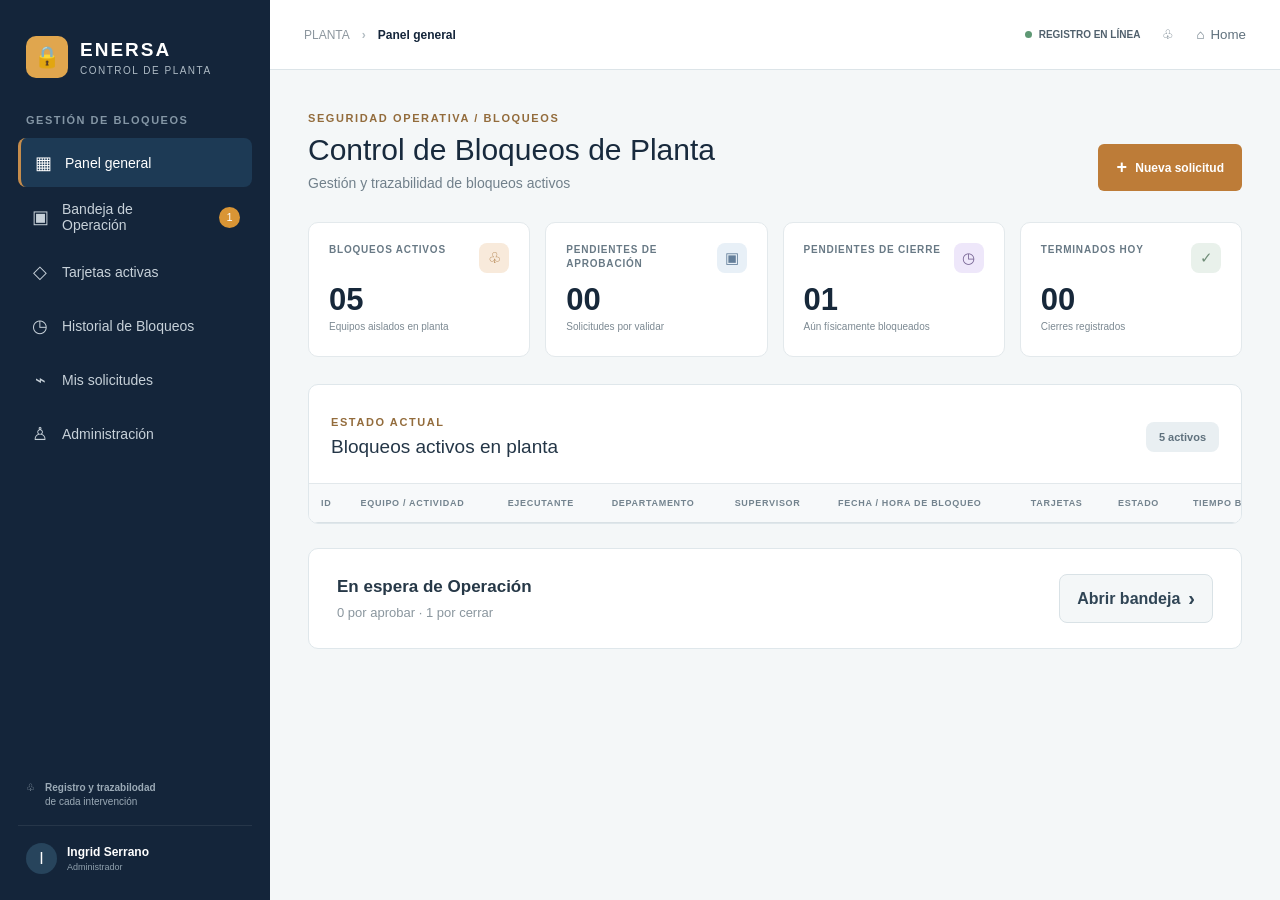
==== commit 41027277: "secciones y funciones" ====
--- a/index.html
+++ b/index.html
@@ -66,7 +66,7 @@
             <div class="footer-icon">♧</div>
 
             <div>
-                <strong>Registro y trazabilidad</strong>
+                <strong>Registro y trazabilodad</strong>
                 <span>de cada intervención</span>
             </div>
 
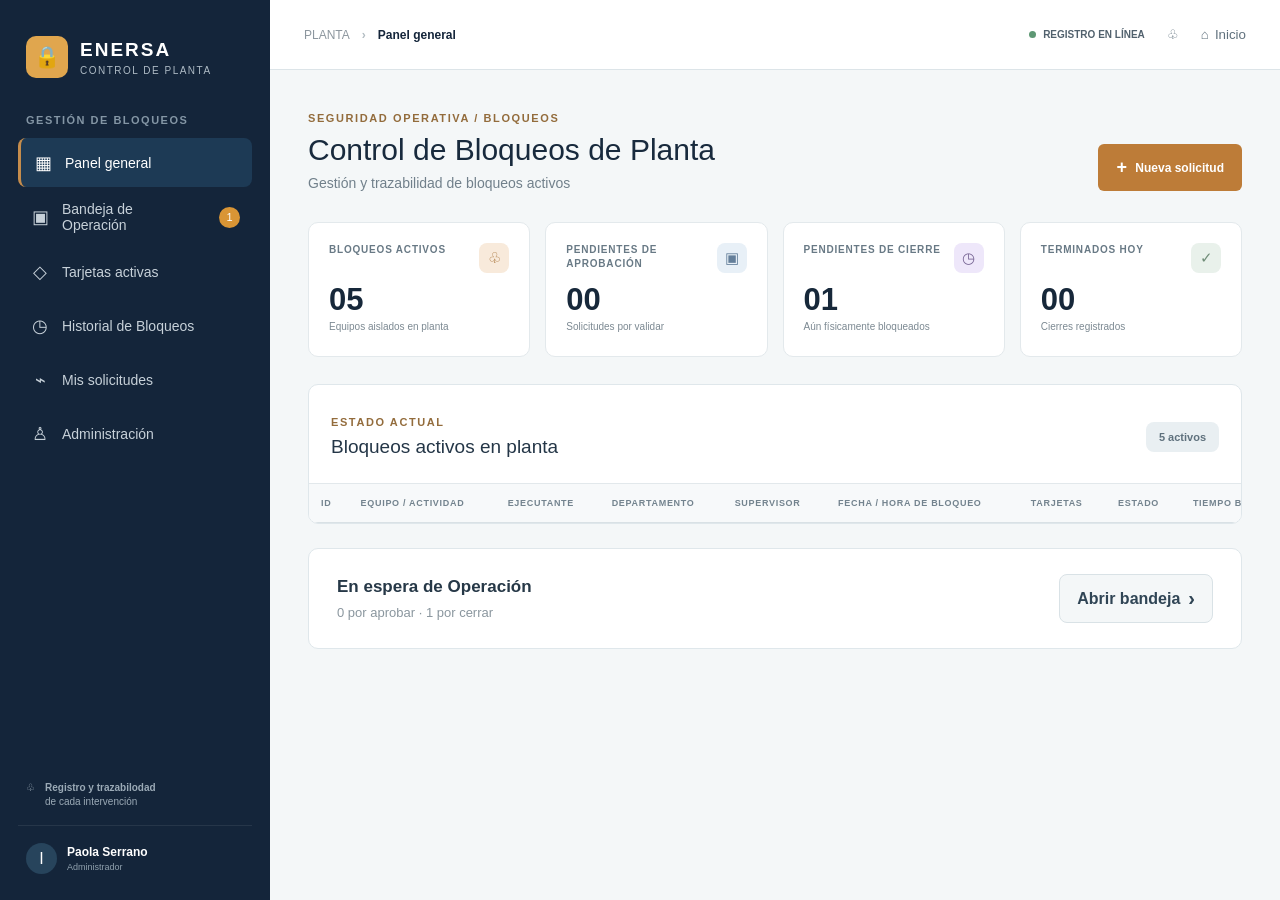
==== commit 723f36ef: "tablas sin datos" ====
--- a/index.html
+++ b/index.html
@@ -77,7 +77,7 @@
             <div class="avatar">I</div>
 
             <div>
-                <strong>Ingrid Serrano</strong>
+                <strong>Paola Serrano</strong>
                 <span>Administrador</span>
             </div>
 
@@ -113,7 +113,7 @@
 
                 <button class="home-button">
                     ⌂
-                    <span>Home</span>
+                    <span>Inicio</span>
                 </button>
 
             </div>
--- a/estilo.css
+++ b/estilo.css
@@ -2235,5 +2235,415 @@
     .admin-summary {
         grid-template-columns: 1fr;
     }
+}
+.detail-main-card {
+    margin-bottom: 22px;
+    padding: 24px;
+    border-radius: 10px;
+    background: #14253a;
+    color: #ffffff;
+}
+
+.detail-status {
+    display: inline-block;
+    margin-bottom: 10px;
+    padding: 5px 10px;
+    border-radius: 20px;
+    background: #fff0d2;
+    color: #996a29;
+    font-size: 10px;
+    font-weight: bold;
+}
+
+.detail-main-card h3 {
+    margin-bottom: 7px;
+    font-size: 24px;
+}
+
+.detail-main-card p {
+    margin-bottom: 14px;
+    color: #e4ebef;
+    font-size: 13px;
+}
+
+.detail-main-card > span {
+    display: inline-block;
+    padding: 7px 10px;
+    border-radius: 5px;
+    background: #28425d;
+    color: #ffffff;
+    font-size: 11px;
+    font-weight: bold;
+}
+
+.detail-info-grid {
+    display: grid;
+    grid-template-columns: repeat(2, 1fr);
+    gap: 18px 35px;
+    margin-bottom: 25px;
+}
+
+.detail-item {
+    display: flex;
+    flex-direction: column;
+    gap: 5px;
+}
+
+.detail-item span {
+    color: #89969d;
+    font-size: 10px;
+}
+
+.detail-item strong {
+    color: #304555;
+    font-size: 12px;
+}
+
+.detail-cards-section,
+.audit-section {
+    margin-top: 22px;
+    padding: 20px;
+    border: 1px solid #dce4e8;
+    border-radius: 10px;
+    background: #ffffff;
+}
+
+.detail-section-header {
+    display: flex;
+    justify-content: space-between;
+    align-items: center;
+    gap: 15px;
+    margin-bottom: 15px;
+}
+
+.detail-section-header span {
+    display: block;
+    margin-bottom: 5px;
+    color: #89969d;
+    font-size: 9px;
+    font-weight: bold;
+}
+
+.detail-section-header h3 {
+    color: #304555;
+    font-size: 15px;
+}
+
+.detail-section-header > strong {
+    min-width: 28px;
+    height: 28px;
+    display: flex;
+    align-items: center;
+    justify-content: center;
+    border-radius: 50%;
+    background: #fff0d2;
+    color: #996a29;
+    font-size: 11px;
+}
+
+.detail-cards-list {
+    display: flex;
+    flex-direction: column;
+    gap: 7px;
+}
+
+.detail-card-row {
+    display: grid;
+    grid-template-columns: 100px 1fr 90px;
+    align-items: center;
+    gap: 15px;
+    min-height: 43px;
+    padding: 0 13px;
+    border: 1px solid #e2e8eb;
+    border-radius: 7px;
+    background: #fbfcfc;
+}
+
+.detail-card-serial {
+    color: #304555;
+    font-size: 11px;
+    font-weight: bold;
+}
+
+.detail-card-row strong {
+    color: #40515d;
+    font-size: 11px;
+}
+
+.detail-card-status {
+    color: #708d78;
+    font-size: 10px;
+    font-weight: bold;
+    text-align: right;
+}
+
+.audit-timeline {
+    position: relative;
+    padding-left: 22px;
+}
+
+.audit-timeline::before {
+    content: "";
+    position: absolute;
+    top: 8px;
+    bottom: 8px;
+    left: 5px;
+    width: 1px;
+    background: #d8e0e4;
+}
+
+.audit-item {
+    position: relative;
+    padding-bottom: 25px;
+}
+
+.audit-item:last-child {
+    padding-bottom: 0;
+}
+
+.audit-point {
+    position: absolute;
+    top: 3px;
+    left: -21px;
+    width: 11px;
+    height: 11px;
+    border: 2px solid #ffffff;
+    border-radius: 50%;
+    background: #b68143;
+    box-shadow: 0 0 0 1px #b68143;
+}
+
+.audit-content {
+    display: flex;
+    flex-direction: column;
+    gap: 5px;
+}
+
+.audit-content > strong {
+    color: #304555;
+    font-size: 12px;
+}
+
+.audit-content > span {
+    color: #89969d;
+    font-size: 10px;
+}
+
+.audit-content > p {
+    color: #53636e;
+    font-size: 11px;
+}
+
+.audit-content details {
+    margin-top: 5px;
+}
+
+.audit-content summary {
+    color: #53636e;
+    cursor: pointer;
+    font-size: 10px;
+    font-weight: bold;
+}
+
+.registered-fields {
+    display: grid;
+    grid-template-columns: repeat(2, 1fr);
+    gap: 10px;
+    margin-top: 10px;
+    padding: 12px;
+    border-radius: 6px;
+    background: #f5f7f8;
+}
+
+.registered-fields div {
+    display: flex;
+    flex-direction: column;
+    gap: 3px;
+}
+
+.registered-fields span {
+    color: #89969d;
+    font-size: 9px;
+}
+
+.registered-fields strong {
+    color: #40515d;
+    font-size: 10px;
+}
+
+.closure-validation {
+    margin-top: 28px;
+    padding: 22px;
+    border: 1px solid #dce4e8;
+    border-radius: 10px;
+    background: #ffffff;
+}
+
+.closure-title {
+    margin-bottom: 20px;
+}
+
+.closure-title span {
+    display: block;
+    margin-bottom: 7px;
+    color: #71808b;
+    font-size: 10px;
+    font-weight: bold;
+}
+
+.closure-title h3 {
+    margin-bottom: 7px;
+    color: #263746;
+    font-size: 20px;
+}
+
+.closure-title p {
+    color: #71808b;
+    font-size: 12px;
+    line-height: 1.6;
+}
+
+.closure-form {
+    display: flex;
+    flex-direction: column;
+    gap: 16px;
+}
+
+.closure-form label:not(.closure-check) {
+    display: flex;
+    flex-direction: column;
+    gap: 7px;
+    color: #40515d;
+    font-size: 11px;
+    font-weight: bold;
+}
+
+.closure-form input[type="text"],
+.closure-form textarea {
+    width: 100%;
+    border: 1px solid #d6e0e4;
+    border-radius: 7px;
+    background: #fbfcfc;
+    color: #304555;
+    font-family: inherit;
+    font-size: 12px;
+    outline: none;
+}
+
+.closure-form input[type="text"] {
+    height: 42px;
+    padding: 0 12px;
+}
+
+.closure-form textarea {
+    min-height: 85px;
+    padding: 12px;
+    resize: vertical;
+}
+
+.closure-form input[type="text"]:focus,
+.closure-form textarea:focus {
+    border-color: #b68143;
+    background: #ffffff;
+}
+
+.closure-date {
+    color: #71808b;
+    font-size: 11px;
+}
+
+.closure-check {
+    display: flex;
+    align-items: flex-start;
+    gap: 10px;
+    color: #344957;
+    font-size: 12px;
+    line-height: 1.5;
+    cursor: pointer;
+}
+
+.closure-check input {
+    width: 18px;
+    height: 18px;
+    margin-top: 1px;
+    flex-shrink: 0;
+}
+
+.finish-closure {
+    width: fit-content;
+    min-height: 42px;
+    padding: 0 20px;
+    border: 0;
+    border-radius: 7px;
+    background: #65788b;
+    color: #ffffff;
+    font-family: inherit;
+    font-size: 12px;
+    font-weight: bold;
+    cursor: pointer;
+}
+
+.finish-closure:hover {
+    background: #536678;
+}
+
+.closure-warning {
+    margin-top: 18px;
+    padding: 13px 15px;
+    border-radius: 7px;
+    background: #fff5df;
+    color: #765629;
+    font-size: 11px;
+    font-weight: bold;
+}
+
+.closure-readonly {
+    display: flex;
+    align-items: flex-start;
+    gap: 12px;
+    margin-top: 28px;
+    padding: 18px;
+    border: 1px solid #dce4e8;
+    border-radius: 10px;
+    background: #f7f9fa;
+}
+
+.closure-readonly-icon {
+    font-size: 18px;
+}
+
+.closure-readonly strong {
+    display: block;
+    margin-bottom: 5px;
+    color: #344957;
+    font-size: 13px;
+}
+
+.closure-readonly p {
+    color: #71808b;
+    font-size: 11px;
+    line-height: 1.5;
+}
+
+@media (max-width: 700px) {
+
+    .detail-info-grid {
+        grid-template-columns: 1fr;
+    }
+
+    .detail-card-row {
+        grid-template-columns: 75px 1fr;
+        gap: 8px;
+        padding: 10px;
+    }
+
+    .detail-card-status {
+        grid-column: 2;
+        text-align: left;
+    }
+
+    .registered-fields {
+        grid-template-columns: 1fr;
+    }
 
 }
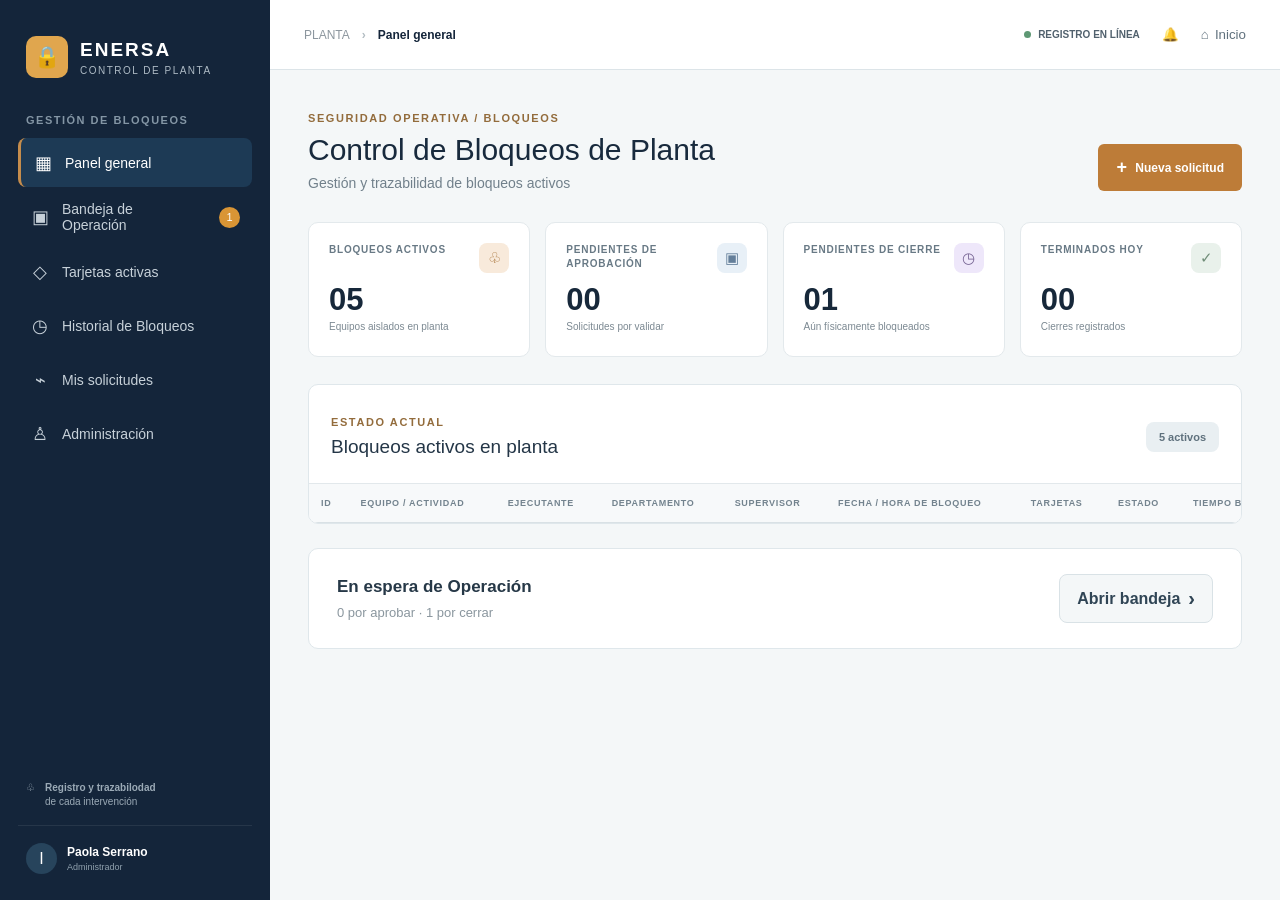
==== commit bf478a31: "Secciones" ====
--- a/index.html
+++ b/index.html
@@ -108,7 +108,7 @@
                 </div>
 
                 <button class="top-icon">
-                    ♧
+                    🔔
                 </button>
 
                 <button class="home-button">
--- a/estilo.css
+++ b/estilo.css
@@ -2646,4 +2646,5 @@
         grid-template-columns: 1fr;
     }
 
-}+}
+
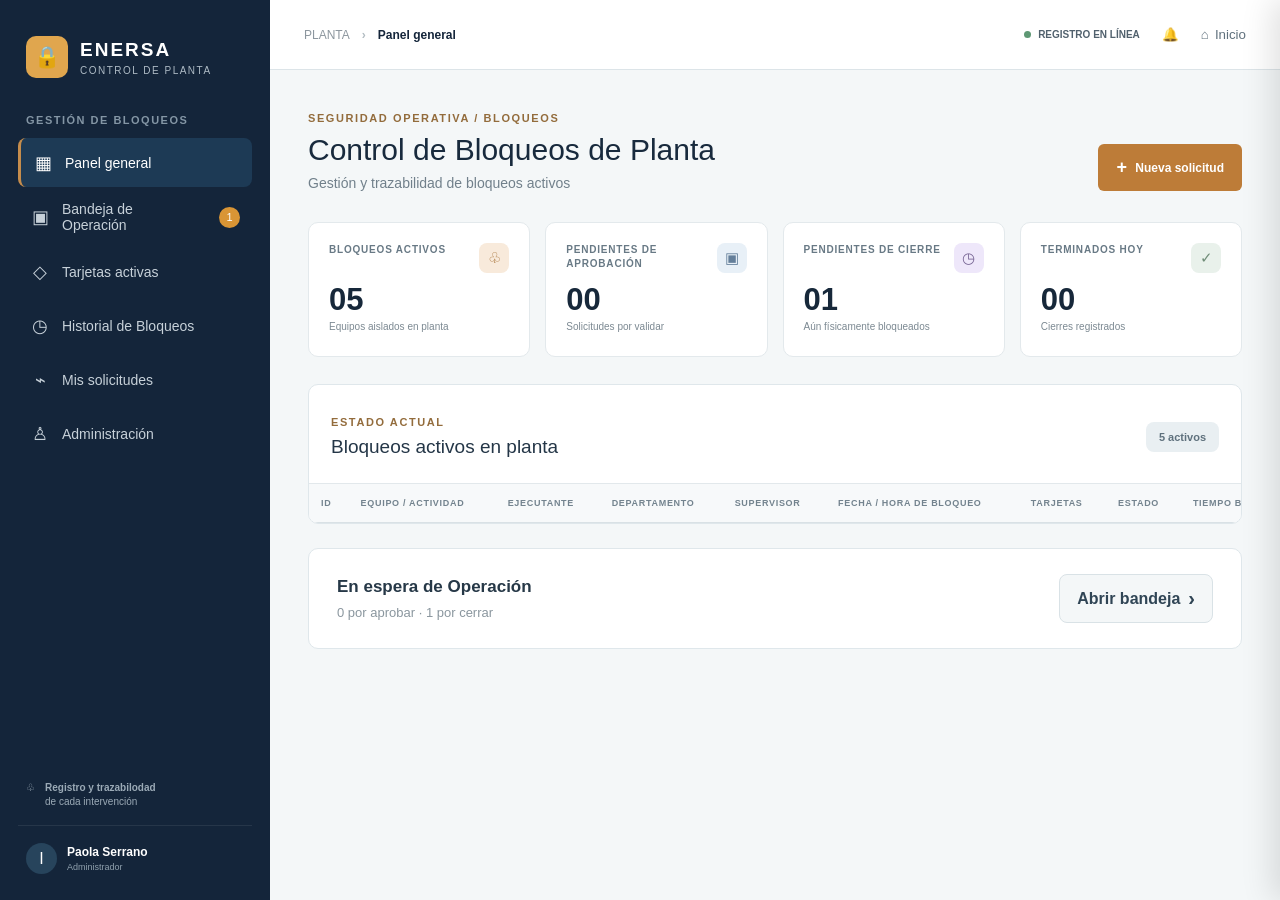
==== commit 32e73507: "el despliegue de la campanita" ====
--- a/index.html
+++ b/index.html
@@ -106,11 +106,9 @@
                     <span></span>
                     REGISTRO EN LÍNEA
                 </div>
-
-                <button class="top-icon">
-                    🔔
+                <button class="top-icon" id="notificationButton" title="Notificaciones">
+                🔔
                 </button>
-
                 <button class="home-button">
                     ⌂
                     <span>Inicio</span>
@@ -366,9 +364,39 @@
     <div class="modal-body" id="modalBody"></div>
 
 </div>
-
+<div class="notification-overlay" id="notificationOverlay"></div>
+
+<aside class="notification-panel" id="notificationPanel">
+
+    <button class="notification-close" id="notificationClose">
+        ×
+    </button>
+
+    <div class="notification-header">
+
+        <h2>
+            Notificaciones
+        </h2>
+        <p>
+            Actualizaciones de solicitudes y cierres
+        </p>
+
+    </div>
+
+    <div class="notification-list" id="notificationList">
+
+        <div class="no-notifications">
+            Sin notificaciones nuevas.
+        </div>
+
+    </div>
+
+    <div>
+
+</aside>
 
 <script src="script.js"></script>
+<script src="notificaciones.js"></script>
 
 </body>
 </html>
--- a/estilo.css
+++ b/estilo.css
@@ -2648,3 +2648,138 @@
 
 }
 
+.notification-overlay {
+    position: fixed;
+    inset: 0;
+    background: rgba(0, 0, 0, 0.25);
+    opacity: 0;
+    visibility: hidden;
+    transition: opacity 0.25s ease, visibility 0.25s ease;
+    z-index: 9998;
+}
+
+.notification-overlay.open {
+    opacity: 1;
+    visibility: visible;
+}
+
+.notification-panel {
+    position: fixed;
+    top: 0;
+    right: 0;
+    width: 390px;
+    max-width: 90%;
+    height: 100vh;
+    background: #ffffff;
+    box-shadow: -8px 0 30px rgba(0, 0, 0, 0.12);
+    transform: translateX(100%);
+    transition: transform 0.3s ease;
+    z-index: 9999;
+    display: flex;
+    flex-direction: column;
+}
+
+.notification-panel.open {
+    transform: translateX(0);
+}
+
+.notification-close {
+    position: absolute;
+    top: 20px;
+    right: 20px;
+    width: 34px;
+    height: 34px;
+    border: none;
+    background: transparent;
+    font-size: 28px;
+    line-height: 1;
+    cursor: pointer;
+    color: #64748b;
+    border-radius: 8px;
+}
+
+.notification-close:hover {
+    background: #f1f5f9;
+    color: #1e293b;
+}
+
+.notification-header {
+    padding: 32px 28px 22px;
+    border-bottom: 1px solid #e5e7eb;
+}
+
+.notification-header h2 {
+    margin: 0;
+    padding-right: 35px;
+    font-size: 22px;
+    color: #172033;
+}
+
+.notification-header p {
+    margin: 7px 0 0;
+    color: #64748b;
+    font-size: 14px;
+}
+
+.notification-list {
+    flex: 1;
+    padding: 20px;
+    overflow-y: auto;
+}
+
+.no-notifications {
+    display: flex;
+    align-items: center;
+    justify-content: center;
+    min-height: 180px;
+    text-align: center;
+    color: #64748b;
+    font-size: 14px;
+}
+
+.notification-item {
+    display: flex;
+    gap: 12px;
+    padding: 15px;
+    margin-bottom: 10px;
+    border: 1px solid #e5e7eb;
+    border-radius: 10px;
+    background: #ffffff;
+}
+
+.notification-item-icon {
+    width: 38px;
+    height: 38px;
+    flex-shrink: 0;
+    display: flex;
+    align-items: center;
+    justify-content: center;
+    border-radius: 50%;
+    background: #eef4ff;
+    color: #2563eb;
+}
+
+.notification-item-content {
+    flex: 1;
+}
+
+.notification-item-content strong {
+    display: block;
+    margin-bottom: 4px;
+    color: #172033;
+    font-size: 14px;
+}
+
+.notification-item-content p {
+    margin: 0;
+    color: #64748b;
+    font-size: 13px;
+    line-height: 1.5;
+}
+
+@media (max-width: 600px) {
+    .notification-panel {
+        width: 100%;
+        max-width: 100%;
+    }
+}
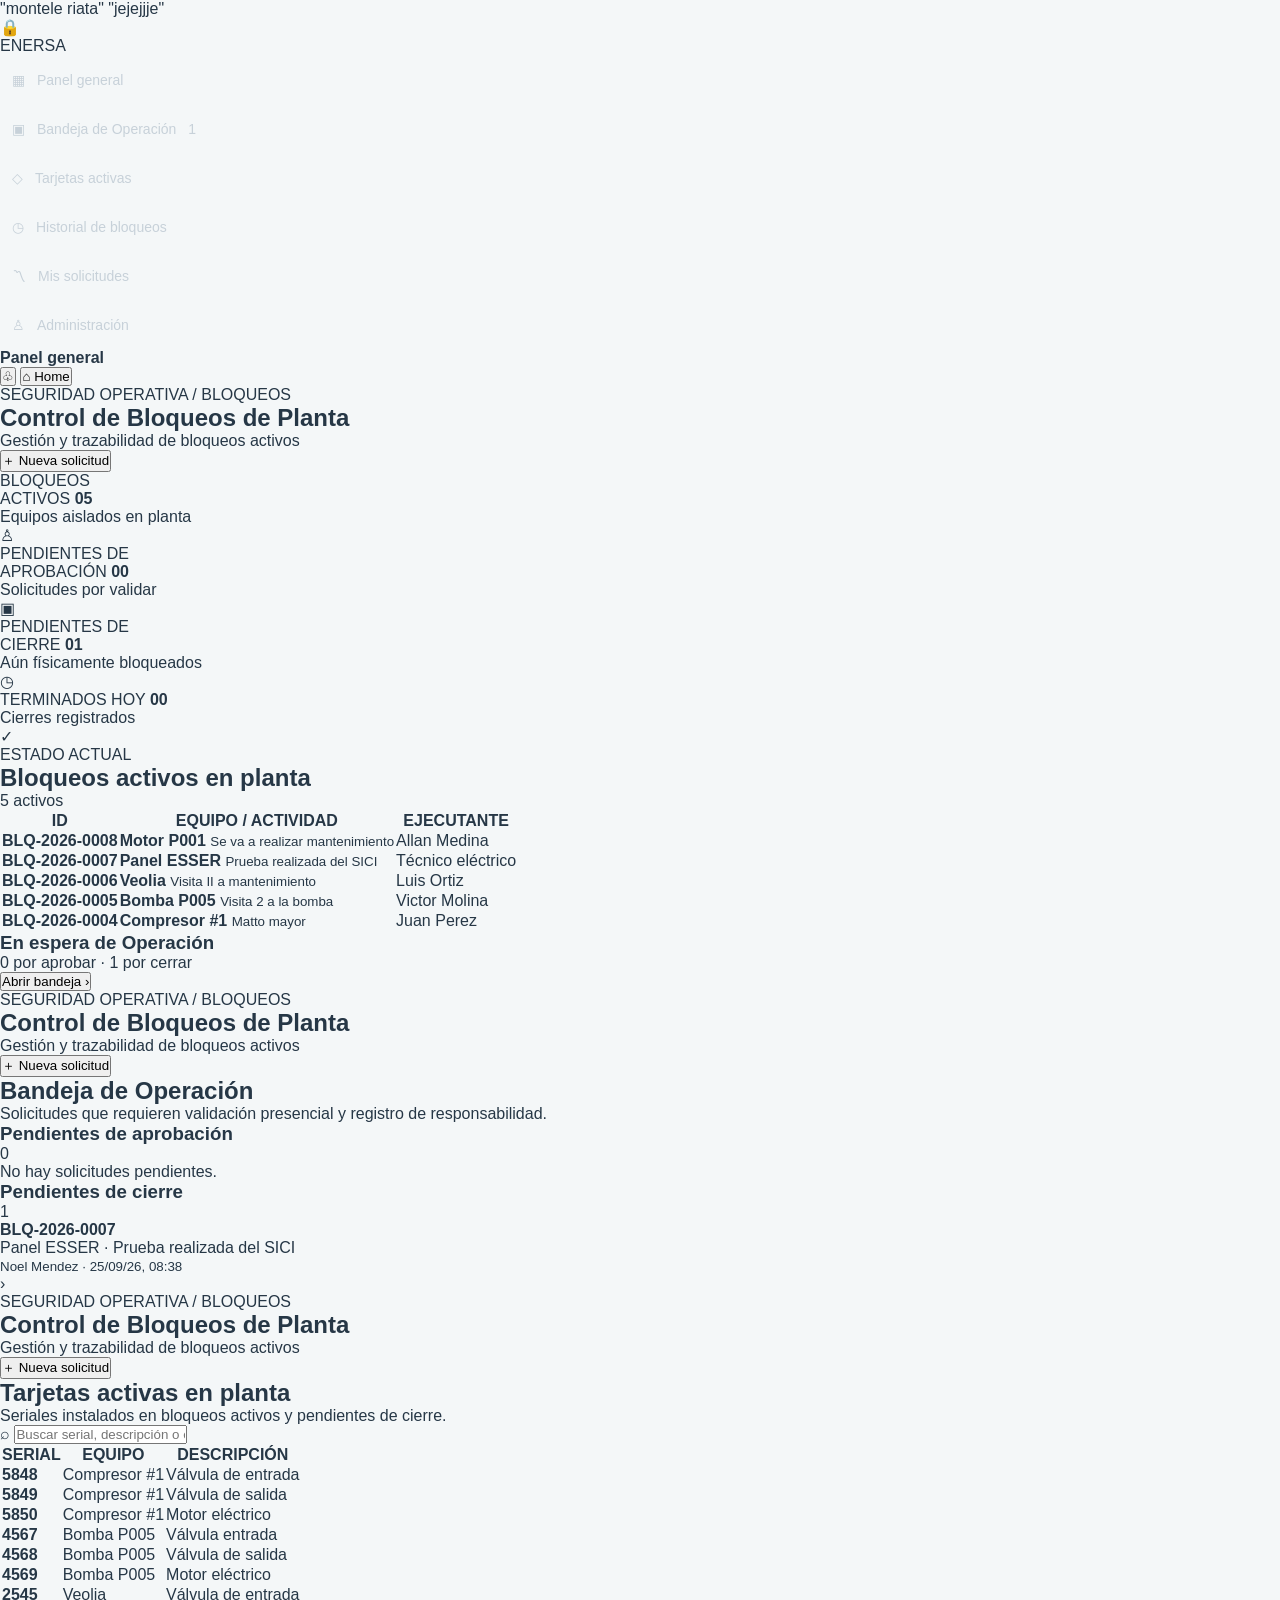
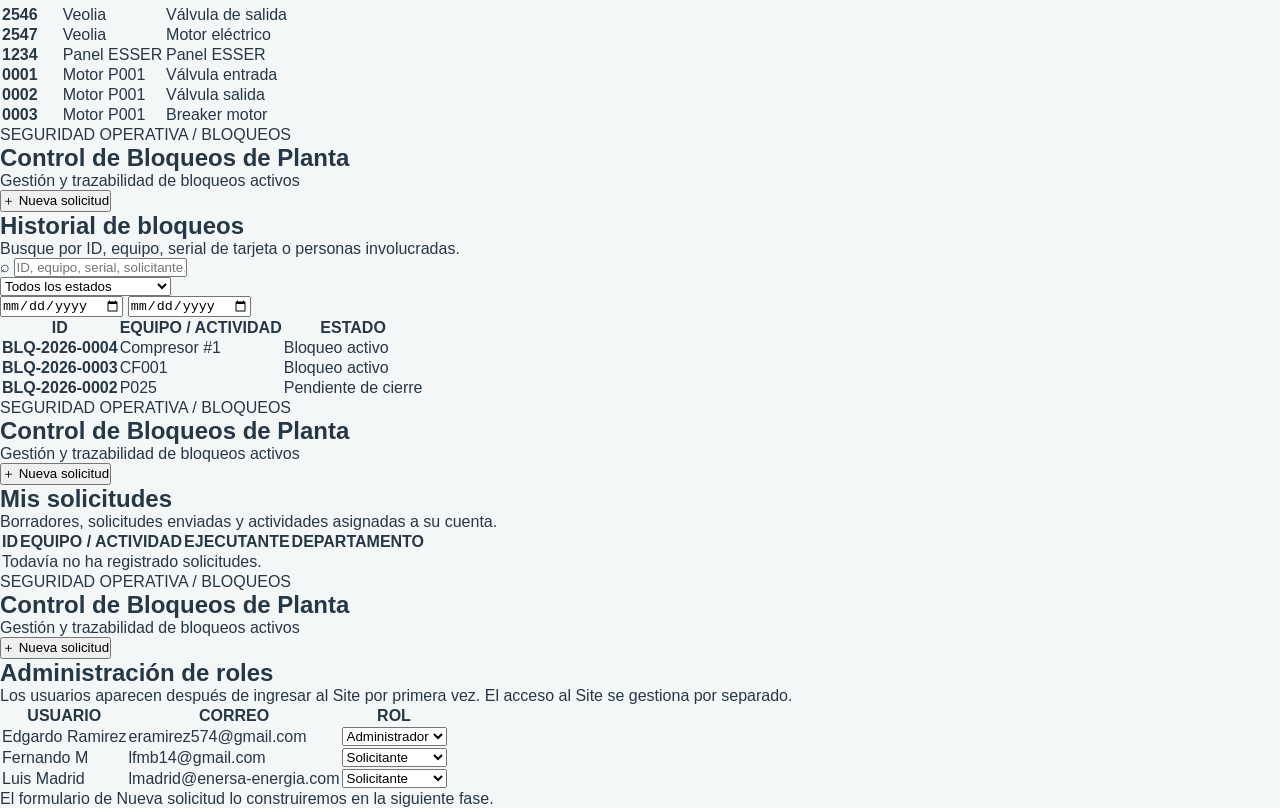
==== commit 825c9499: "jansj" ====
--- a/index.html
+++ b/index.html
@@ -5,398 +5,448 @@
     <meta name="viewport" content="width=device-width, initial-scale=1.0">
     <title>Control de Bloqueos de Planta</title>
     <link rel="stylesheet" href="estilo.css">
-</head>
-
+</head> 
+"montele riata"
+"jejejjje"
 <body>
 
-<div class="app">
-
-    <aside class="sidebar" id="sidebar">
-
-        <div class="brand">
-            <div class="brand-icon">🔒</div>
-
-            <div>
-                <h2>ENERSA</h2>
-                <span>CONTROL DE PLANTA</span>
-            </div>
+    <header class="barra-principal">
+        <div class="marca">
+            <div class="logo">🔒</div>
+            <span>ENERSA</span>
         </div>
 
-        <div class="menu-title">
-            GESTIÓN DE BLOQUEOS
+        <nav class="menu-principal">
+            <button class="menu-item activo" onclick="mostrarSeccion('panel')">
+                <span>▦</span>
+                <span>Panel general</span>
+            </button>
+
+            <button class="menu-item" onclick="mostrarSeccion('bandeja')">
+                <span>▣</span>
+                <span>Bandeja de Operación</span>
+                <span class="contador">1</span>
+            </button>
+
+            <button class="menu-item" onclick="mostrarSeccion('tarjetas')">
+                <span>◇</span>
+                <span>Tarjetas activas</span>
+            </button>
+
+            <button class="menu-item" onclick="mostrarSeccion('historial')">
+                <span>◷</span>
+                <span>Historial de bloqueos</span>
+            </button>
+
+            <button class="menu-item" onclick="mostrarSeccion('solicitudes')">
+                <span>〽</span>
+                <span>Mis solicitudes</span>
+            </button>
+
+            <button class="menu-item" onclick="mostrarSeccion('administracion')">
+                <span>♙</span>
+                <span>Administración</span>
+            </button>
+        </nav>
+    </header>
+
+    <div class="barra-secundaria">
+        <strong id="titulo-seccion">Panel general</strong>
+
+        <div class="acciones-superiores">
+            <button class="icono-btn">♧</button>
+            <button class="home-btn" onclick="mostrarSeccion('panel')">
+                <span>⌂</span>
+                Home
+            </button>
         </div>
-
-        <nav class="menu">
-
-            <a class="menu-item active" href="index.html">
-                <span class="menu-icon">▦</span>
-                <span>Panel general</span>
-            </a>
-
-            <a class="menu-item" href="bandeja-operacion.html">
-                <span class="menu-icon">▣</span>
-                <span>Bandeja de<br>Operación</span>
-                <span class="notification">1</span>
-            </a>
-
-            <a class="menu-item" href="tarjetas-activas.html">
-                <span class="menu-icon">◇</span>
-                <span>Tarjetas activas</span>
-            </a>
-
-            <a class="menu-item" href="historial-bloqueos.html">
-                <span class="menu-icon">◷</span>
-                <span>Historial de Bloqueos</span>
-            </a>
-
-            <a class="menu-item" href="solicitudes.html">
-                <span class="menu-icon">⌁</span>
-                <span>Mis solicitudes</span>
-            </a>
-
-            <a class="menu-item" href="administracion.html">
-                <span class="menu-icon">♙</span>
-                <span>Administración</span>
-            </a>
-
-        </nav>
-
-        <div class="sidebar-footer">
-
-            <div class="footer-icon">♧</div>
-
-            <div>
-                <strong>Registro y trazabilodad</strong>
-                <span>de cada intervención</span>
-            </div>
-
-        </div>
-
-        <div class="user-box">
-
-            <div class="avatar">I</div>
-
-            <div>
-                <strong>Paola Serrano</strong>
-                <span>Administrador</span>
-            </div>
-
-        </div>
-
-    </aside>
-
-
-    <main class="main">
-
-        <header class="topbar">
-
-            <button class="mobile-menu" id="mobileMenu">
-                ☰
-            </button>
-
-            <div class="breadcrumb">
-                <span>PLANTA</span>
-                <b>›</b>
-                <strong>Panel general</strong>
-            </div>
-
-            <div class="top-actions">
-
-                <div class="online">
-                    <span></span>
-                    REGISTRO EN LÍNEA
-                </div>
-                <button class="top-icon" id="notificationButton" title="Notificaciones">
-                🔔
-                </button>
-                <button class="home-button">
-                    ⌂
-                    <span>Inicio</span>
-                </button>
-
-            </div>
-
-        </header>
-
-
-        <section class="content">
-
-            <div class="page-header">
-
-                <div>
-
-                    <div class="eyebrow">
-                        SEGURIDAD OPERATIVA / BLOQUEOS
-                    </div>
-
-                    <h1>
-                        Control de Bloqueos de Planta
-                    </h1>
-
-                    <p>
-                        Gestión y trazabilidad de bloqueos activos
-                    </p>
-
-                </div>
-
-                <button class="new-request" onclick="window.location.href='nueva-solicitud.html'">
-                        <span>+</span> Nueva solicitud
-                    </button>
-
-            </div>
-
-
-            <section class="stats">
-
-                <div class="stat-card">
-
-                    <div class="stat-top">
-
-                        <span>
-                            BLOQUEOS ACTIVOS
-                        </span>
-
-                        <div class="stat-icon lock">
-                            ♧
-                        </div>
-
-                    </div>
-
-                    <strong id="activeCount">
-                        05
-                    </strong>
-
-                    <p>
-                        Equipos aislados en planta
-                    </p>
-
-                </div>
-
-
-                <div class="stat-card">
-
-                    <div class="stat-top">
-
-                        <span>
-                            PENDIENTES DE<br>
-                            APROBACIÓN
-                        </span>
-
-                        <div class="stat-icon blue">
-                            ▣
-                        </div>
-
-                    </div>
-
-                    <strong id="approvalCount">
-                        00
-                    </strong>
-
-                    <p>
-                        Solicitudes por validar
-                    </p>
-
-                </div>
-
-
-                <div class="stat-card">
-
-                    <div class="stat-top">
-
-                        <span>
-                            PENDIENTES DE CIERRE
-                        </span>
-
-                        <div class="stat-icon purple">
-                            ◷
-                        </div>
-
-                    </div>
-
-                    <strong id="closeCount">
-                        01
-                    </strong>
-
-                    <p>
-                        Aún físicamente bloqueados
-                    </p>
-
-                </div>
-
-
-                <div class="stat-card">
-
-                    <div class="stat-top">
-
-                        <span>
-                            TERMINADOS HOY
-                        </span>
-
-                        <div class="stat-icon green">
-                            ✓
-                        </div>
-
-                    </div>
-
-                    <strong id="finishedCount">
-                        00
-                    </strong>
-
-                    <p>
-                        Cierres registrados
-                    </p>
-
-                </div>
-
-            </section>
-
-
-            <section class="panel-card">
-
-                <div class="panel-heading">
-
-                    <div>
-
-                        <div class="section-label">
-                            ESTADO ACTUAL
-                        </div>
-
-                        <h2>
-                            Bloqueos activos en planta
-                        </h2>
-
-                    </div>
-
-                    <div class="active-badge">
-                        <span id="tableCount">5</span>
-                        activos
-                    </div>
-
-                </div>
-
-
-                <div class="table-wrapper">
-
-                    <table class="blocks-table">
-
+    </div>
+
+    <main>
+
+        <section id="panel" class="seccion activa">
+
+            <div class="encabezado">
+                <div class="etiqueta">SEGURIDAD OPERATIVA / BLOQUEOS</div>
+                <h1>Control de Bloqueos de Planta</h1>
+                <p>Gestión y trazabilidad de bloqueos activos</p>
+
+                <button class="boton-principal" onclick="nuevaSolicitud()">
+                    <span>＋</span>
+                    Nueva solicitud
+                </button>
+            </div>
+
+            <div class="tarjetas-resumen">
+
+                <div class="tarjeta-resumen">
+                    <div>
+                        <span class="titulo-tarjeta">BLOQUEOS<br>ACTIVOS</span>
+                        <strong>05</strong>
+                        <p>Equipos aislados en planta</p>
+                    </div>
+                    <div class="icono-tarjeta amarillo">♙</div>
+                </div>
+
+                <div class="tarjeta-resumen">
+                    <div>
+                        <span class="titulo-tarjeta">PENDIENTES DE<br>APROBACIÓN</span>
+                        <strong>00</strong>
+                        <p>Solicitudes por validar</p>
+                    </div>
+                    <div class="icono-tarjeta azul">▣</div>
+                </div>
+
+                <div class="tarjeta-resumen">
+                    <div>
+                        <span class="titulo-tarjeta">PENDIENTES DE<br>CIERRE</span>
+                        <strong>01</strong>
+                        <p>Aún físicamente bloqueados</p>
+                    </div>
+                    <div class="icono-tarjeta morado">◷</div>
+                </div>
+
+                <div class="tarjeta-resumen">
+                    <div>
+                        <span class="titulo-tarjeta">TERMINADOS HOY</span>
+                        <strong>00</strong>
+                        <p>Cierres registrados</p>
+                    </div>
+                    <div class="icono-tarjeta verde">✓</div>
+                </div>
+
+            </div>
+
+            <div class="bloque-contenido">
+
+                <div class="titulo-bloque">
+                    <div>
+                        <span>ESTADO ACTUAL</span>
+                        <h2>Bloqueos activos en planta</h2>
+                    </div>
+
+                    <div class="cantidad">5 activos</div>
+                </div>
+
+                <div class="tabla-contenedor">
+                    <table>
                         <thead>
-
                             <tr>
                                 <th>ID</th>
                                 <th>EQUIPO / ACTIVIDAD</th>
                                 <th>EJECUTANTE</th>
-                                <th>DEPARTAMENTO</th>
-                                <th>SUPERVISOR</th>
-                                <th>FECHA / HORA DE BLOQUEO</th>
-                                <th>TARJETAS</th>
-                                <th>ESTADO</th>
-                                <th>TIEMPO BLOQUEADO</th>
-                                <th></th>
-                            </tr>
-
+                            </tr>
                         </thead>
 
-                        <tbody id="blocksTable"></tbody>
-
+                        <tbody id="tabla-bloqueos">
+                            <tr>
+                                <td><strong>BLQ-2026-0008</strong></td>
+                                <td>
+                                    <strong>Motor P001</strong>
+                                    <small>Se va a realizar mantenimiento</small>
+                                </td>
+                                <td>Allan Medina</td>
+                            </tr>
+
+                            <tr>
+                                <td><strong>BLQ-2026-0007</strong></td>
+                                <td>
+                                    <strong>Panel ESSER</strong>
+                                    <small>Prueba realizada del SICI</small>
+                                </td>
+                                <td>Técnico eléctrico</td>
+                            </tr>
+
+                            <tr>
+                                <td><strong>BLQ-2026-0006</strong></td>
+                                <td>
+                                    <strong>Veolia</strong>
+                                    <small>Visita II a mantenimiento</small>
+                                </td>
+                                <td>Luis Ortiz</td>
+                            </tr>
+
+                            <tr>
+                                <td><strong>BLQ-2026-0005</strong></td>
+                                <td>
+                                    <strong>Bomba P005</strong>
+                                    <small>Visita 2 a la bomba</small>
+                                </td>
+                                <td>Victor Molina</td>
+                            </tr>
+
+                            <tr>
+                                <td><strong>BLQ-2026-0004</strong></td>
+                                <td>
+                                    <strong>Compresor #1</strong>
+                                    <small>Matto mayor</small>
+                                </td>
+                                <td>Juan Perez</td>
+                            </tr>
+                        </tbody>
                     </table>
-
-                </div>
-
-            </section>
-
-
-            <section class="operation-card">
-
+                </div>
+
+            </div>
+
+            <div class="bloque-espera">
                 <div>
-
-                    <h3>
-                        En espera de Operación
-                    </h3>
-
-                    <p>
-                        <span id="waitingApproval">0</span>
-                        por aprobar ·
-                        <span id="waitingClose">1</span>
-                        por cerrar
-                    </p>
-
-                </div>
-
-                <a class="open-tray" href="bandeja-operacion.html">
+                    <h3>En espera de Operación</h3>
+                    <p>0 por aprobar · 1 por cerrar</p>
+                </div>
+
+                <button onclick="mostrarSeccion('bandeja')">
                     Abrir bandeja
                     <span>›</span>
-                </a>
-
-            </section>
-
+                </button>
+            </div>
+
+        </section>
+
+        <section id="bandeja" class="seccion">
+            <div class="encabezado">
+                <div class="etiqueta">SEGURIDAD OPERATIVA / BLOQUEOS</div>
+                <h1>Control de Bloqueos de Planta</h1>
+                <p>Gestión y trazabilidad de bloqueos activos</p>
+                <button class="boton-principal" onclick="nuevaSolicitud()">
+                    <span>＋</span>
+                    Nueva solicitud
+                </button>
+            </div>
+
+            <h2>Bandeja de Operación</h2>
+            <p class="descripcion">Solicitudes que requieren validación presencial y registro de responsabilidad.</p>
+
+            <div class="tarjeta-lista">
+                <div class="cabecera-lista">
+                    <h3>Pendientes de aprobación</h3>
+                    <span>0</span>
+                </div>
+                <div class="estado-vacio">
+                    No hay solicitudes pendientes.
+                </div>
+            </div>
+
+            <div class="tarjeta-lista">
+                <div class="cabecera-lista">
+                    <h3>Pendientes de cierre</h3>
+                    <span>1</span>
+                </div>
+
+                <div class="elemento-lista">
+                    <div>
+                        <strong>BLQ-2026-0007</strong>
+                        <p>Panel ESSER · Prueba realizada del SICI</p>
+                        <small>Noel Mendez · 25/09/26, 08:38</small>
+                    </div>
+                    <span>›</span>
+                </div>
+            </div>
+        </section>
+
+        <section id="tarjetas" class="seccion">
+            <div class="encabezado">
+                <div class="etiqueta">SEGURIDAD OPERATIVA / BLOQUEOS</div>
+                <h1>Control de Bloqueos de Planta</h1>
+                <p>Gestión y trazabilidad de bloqueos activos</p>
+                <button class="boton-principal" onclick="nuevaSolicitud()">
+                    <span>＋</span>
+                    Nueva solicitud
+                </button>
+            </div>
+
+            <h2>Tarjetas activas en planta</h2>
+            <p class="descripcion">Seriales instalados en bloqueos activos y pendientes de cierre.</p>
+
+            <div class="buscador">
+                <span>⌕</span>
+                <input type="text" id="buscarTarjeta" placeholder="Buscar serial, descripción o equipo" oninput="filtrarTarjetas()">
+            </div>
+
+            <div class="tabla-contenedor">
+                <table>
+                    <thead>
+                        <tr>
+                            <th>SERIAL</th>
+                            <th>EQUIPO</th>
+                            <th>DESCRIPCIÓN</th>
+                        </tr>
+                    </thead>
+
+                    <tbody id="tabla-tarjetas">
+                        <tr><td><strong>5848</strong></td><td>Compresor #1</td><td>Válvula de entrada</td></tr>
+                        <tr><td><strong>5849</strong></td><td>Compresor #1</td><td>Válvula de salida</td></tr>
+                        <tr><td><strong>5850</strong></td><td>Compresor #1</td><td>Motor eléctrico</td></tr>
+                        <tr><td><strong>4567</strong></td><td>Bomba P005</td><td>Válvula entrada</td></tr>
+                        <tr><td><strong>4568</strong></td><td>Bomba P005</td><td>Válvula de salida</td></tr>
+                        <tr><td><strong>4569</strong></td><td>Bomba P005</td><td>Motor eléctrico</td></tr>
+                        <tr><td><strong>2545</strong></td><td>Veolia</td><td>Válvula de entrada</td></tr>
+                        <tr><td><strong>2546</strong></td><td>Veolia</td><td>Válvula de salida</td></tr>
+                        <tr><td><strong>2547</strong></td><td>Veolia</td><td>Motor eléctrico</td></tr>
+                        <tr><td><strong>1234</strong></td><td>Panel ESSER</td><td>Panel ESSER</td></tr>
+                        <tr><td><strong>0001</strong></td><td>Motor P001</td><td>Válvula entrada</td></tr>
+                        <tr><td><strong>0002</strong></td><td>Motor P001</td><td>Válvula salida</td></tr>
+                        <tr><td><strong>0003</strong></td><td>Motor P001</td><td>Breaker motor</td></tr>
+                    </tbody>
+                </table>
+            </div>
+        </section>
+
+        <section id="historial" class="seccion">
+            <div class="encabezado">
+                <div class="etiqueta">SEGURIDAD OPERATIVA / BLOQUEOS</div>
+                <h1>Control de Bloqueos de Planta</h1>
+                <p>Gestión y trazabilidad de bloqueos activos</p>
+                <button class="boton-principal" onclick="nuevaSolicitud()">
+                    <span>＋</span>
+                    Nueva solicitud
+                </button>
+            </div>
+
+            <h2>Historial de bloqueos</h2>
+            <p class="descripcion">Busque por ID, equipo, serial de tarjeta o personas involucradas.</p>
+
+            <div class="buscador">
+                <span>⌕</span>
+                <input type="text" placeholder="ID, equipo, serial, solicitante, ejecutante">
+            </div>
+
+            <select class="filtro">
+                <option>Todos los estados</option>
+                <option>Borrador</option>
+                <option>Pendiente de aprobación</option>
+                <option>Bloqueo activo</option>
+                <option>Pendiente de cierre</option>
+                <option>Terminado</option>
+            </select>
+
+            <div class="fechas">
+                <input type="date">
+                <input type="date">
+            </div>
+
+            <div class="tabla-contenedor">
+                <table>
+                    <thead>
+                        <tr>
+                            <th>ID</th>
+                            <th>EQUIPO / ACTIVIDAD</th>
+                            <th>ESTADO</th>
+                        </tr>
+                    </thead>
+                    <tbody>
+                        <tr><td><strong>BLQ-2026-0004</strong></td><td>Compresor #1</td><td><span class="estado activo">Bloqueo activo</span></td></tr>
+                        <tr><td><strong>BLQ-2026-0003</strong></td><td>CF001</td><td><span class="estado activo">Bloqueo activo</span></td></tr>
+                        <tr><td><strong>BLQ-2026-0002</strong></td><td>P025</td><td><span class="estado cierre">Pendiente de cierre</span></td></tr>
+                    </tbody>
+                </table>
+            </div>
+        </section>
+
+        <section id="solicitudes" class="seccion">
+            <div class="encabezado">
+                <div class="etiqueta">SEGURIDAD OPERATIVA / BLOQUEOS</div>
+                <h1>Control de Bloqueos de Planta</h1>
+                <p>Gestión y trazabilidad de bloqueos activos</p>
+                <button class="boton-principal" onclick="nuevaSolicitud()">
+                    <span>＋</span>
+                    Nueva solicitud
+                </button>
+            </div>
+
+            <h2>Mis solicitudes</h2>
+            <p class="descripcion">Borradores, solicitudes enviadas y actividades asignadas a su cuenta.</p>
+
+            <div class="tabla-contenedor">
+                <table>
+                    <thead>
+                        <tr>
+                            <th>ID</th>
+                            <th>EQUIPO / ACTIVIDAD</th>
+                            <th>EJECUTANTE</th>
+                            <th>DEPARTAMENTO</th>
+                        </tr>
+                    </thead>
+                    <tbody>
+                        <tr>
+                            <td colspan="4" class="sin-datos">Todavía no ha registrado solicitudes.</td>
+                        </tr>
+                    </tbody>
+                </table>
+            </div>
+        </section>
+
+        <section id="administracion" class="seccion">
+            <div class="encabezado">
+                <div class="etiqueta">SEGURIDAD OPERATIVA / BLOQUEOS</div>
+                <h1>Control de Bloqueos de Planta</h1>
+                <p>Gestión y trazabilidad de bloqueos activos</p>
+                <button class="boton-principal" onclick="nuevaSolicitud()">
+                    <span>＋</span>
+                    Nueva solicitud
+                </button>
+            </div>
+
+            <h2>Administración de roles</h2>
+            <p class="descripcion">Los usuarios aparecen después de ingresar al Site por primera vez. El acceso al Site se gestiona por separado.</p>
+
+            <div class="tabla-contenedor">
+                <table>
+                    <thead>
+                        <tr>
+                            <th>USUARIO</th>
+                            <th>CORREO</th>
+                            <th>ROL</th>
+                        </tr>
+                    </thead>
+
+                    <tbody>
+                        <tr>
+                            <td>Edgardo Ramirez</td>
+                            <td>eramirez574@gmail.com</td>
+                            <td>
+                                <select>
+                                    <option>Administrador</option>
+                                    <option>Solicitante</option>
+                                    <option>Operación</option>
+                                </select>
+                            </td>
+                        </tr>
+
+                        <tr>
+                            <td>Fernando M</td>
+                            <td>lfmb14@gmail.com</td>
+                            <td>
+                                <select>
+                                    <option>Solicitante</option>
+                                    <option>Operación</option>
+                                    <option>Administrador</option>
+                                </select>
+                            </td>
+                        </tr>
+
+                        <tr>
+                            <td>Luis Madrid</td>
+                            <td>lmadrid@enersa-energia.com</td>
+                            <td>
+                                <select>
+                                    <option>Solicitante</option>
+                                    <option>Operación</option>
+                                    <option>Administrador</option>
+                                </select>
+                            </td>
+                        </tr>
+                    </tbody>
+                </table>
+            </div>
         </section>
 
     </main>
 
-</div>
-
-
-<div class="overlay" id="overlay"></div>
-
-
-<div class="modal" id="detailModal">
-
-    <div class="modal-header">
-
-        <div>
-
-            <span>
-                DETALLE DEL BLOQUEO
-            </span>
-
-            <h2 id="modalTitle">
-                Bloqueo
-            </h2>
-
-        </div>
-
-        <button class="close-modal" id="closeModal">
-            ×
-        </button>
-
+    <div id="mensaje" class="mensaje">
+        El formulario de Nueva solicitud lo construiremos en la siguiente fase.
     </div>
 
-    <div class="modal-body" id="modalBody"></div>
-
-</div>
-<div class="notification-overlay" id="notificationOverlay"></div>
-
-<aside class="notification-panel" id="notificationPanel">
-
-    <button class="notification-close" id="notificationClose">
-        ×
-    </button>
-
-    <div class="notification-header">
-
-        <h2>
-            Notificaciones
-        </h2>
-        <p>
-            Actualizaciones de solicitudes y cierres
-        </p>
-
-    </div>
-
-    <div class="notification-list" id="notificationList">
-
-        <div class="no-notifications">
-            Sin notificaciones nuevas.
-        </div>
-
-    </div>
-
-    <div>
-
-</aside>
-
-<script src="script.js"></script>
-<script src="notificaciones.js"></script>
-
+    <script src="script.js"></script>
 </body>
 </html>
--- a/estilo.css
+++ b/estilo.css
@@ -2782,4 +2782,5 @@
         width: 100%;
         max-width: 100%;
     }
-}+}
+
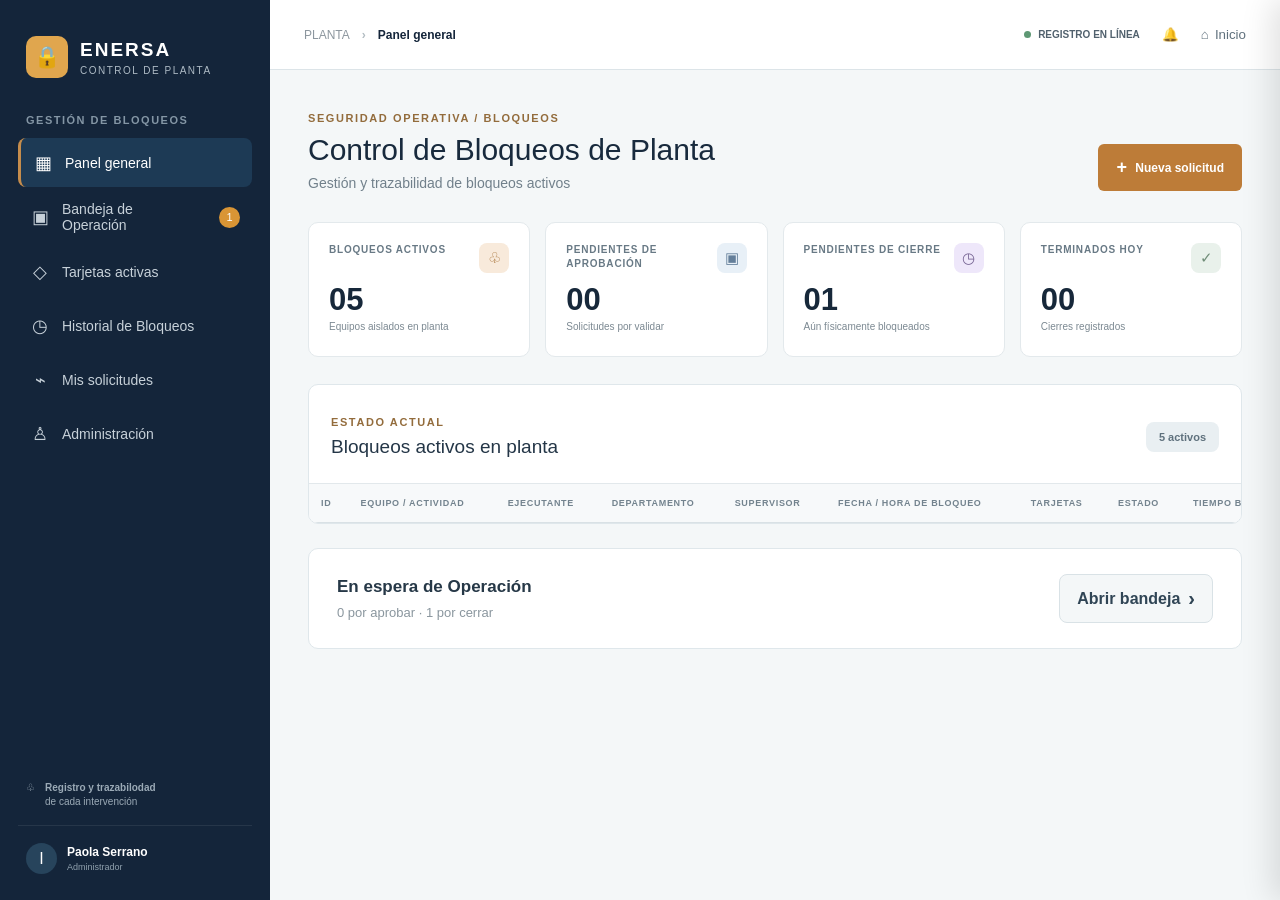
==== commit 8720b179: "aksdkd" ====
--- a/index.html
+++ b/index.html
@@ -5,448 +5,398 @@
     <meta name="viewport" content="width=device-width, initial-scale=1.0">
     <title>Control de Bloqueos de Planta</title>
     <link rel="stylesheet" href="estilo.css">
+
 </head> 
-"montele riata"
-"jejejjje"
-<body>
-
-    <header class="barra-principal">
-        <div class="marca">
-            <div class="logo">🔒</div>
-            <span>ENERSA</span>
-        </div>
-
-        <nav class="menu-principal">
-            <button class="menu-item activo" onclick="mostrarSeccion('panel')">
-                <span>▦</span>
+
+
+<div class="app">
+
+    <aside class="sidebar" id="sidebar">
+
+        <div class="brand">
+            <div class="brand-icon">🔒</div>
+
+            <div>
+                <h2>ENERSA</h2>
+                <span>CONTROL DE PLANTA</span>
+            </div>
+        </div>
+
+        <div class="menu-title">
+            GESTIÓN DE BLOQUEOS
+        </div>
+
+        <nav class="menu">
+
+            <a class="menu-item active" href="index.html">
+                <span class="menu-icon">▦</span>
                 <span>Panel general</span>
+            </a>
+
+            <a class="menu-item" href="bandeja-operacion.html">
+                <span class="menu-icon">▣</span>
+                <span>Bandeja de<br>Operación</span>
+                <span class="notification">1</span>
+            </a>
+
+            <a class="menu-item" href="tarjetas-activas.html">
+                <span class="menu-icon">◇</span>
+                <span>Tarjetas activas</span>
+            </a>
+
+            <a class="menu-item" href="historial-bloqueos.html">
+                <span class="menu-icon">◷</span>
+                <span>Historial de Bloqueos</span>
+            </a>
+
+            <a class="menu-item" href="solicitudes.html">
+                <span class="menu-icon">⌁</span>
+                <span>Mis solicitudes</span>
+            </a>
+
+            <a class="menu-item" href="administracion.html">
+                <span class="menu-icon">♙</span>
+                <span>Administración</span>
+            </a>
+
+        </nav>
+
+        <div class="sidebar-footer">
+
+            <div class="footer-icon">♧</div>
+
+            <div>
+                <strong>Registro y trazabilodad</strong>
+                <span>de cada intervención</span>
+            </div>
+
+        </div>
+
+        <div class="user-box">
+
+            <div class="avatar">I</div>
+
+            <div>
+                <strong>Paola Serrano</strong>
+                <span>Administrador</span>
+            </div>
+
+        </div>
+
+    </aside>
+
+
+    <main class="main">
+
+        <header class="topbar">
+
+            <button class="mobile-menu" id="mobileMenu">
+                ☰
             </button>
 
-            <button class="menu-item" onclick="mostrarSeccion('bandeja')">
-                <span>▣</span>
-                <span>Bandeja de Operación</span>
-                <span class="contador">1</span>
-            </button>
-
-            <button class="menu-item" onclick="mostrarSeccion('tarjetas')">
-                <span>◇</span>
-                <span>Tarjetas activas</span>
-            </button>
-
-            <button class="menu-item" onclick="mostrarSeccion('historial')">
-                <span>◷</span>
-                <span>Historial de bloqueos</span>
-            </button>
-
-            <button class="menu-item" onclick="mostrarSeccion('solicitudes')">
-                <span>〽</span>
-                <span>Mis solicitudes</span>
-            </button>
-
-            <button class="menu-item" onclick="mostrarSeccion('administracion')">
-                <span>♙</span>
-                <span>Administración</span>
-            </button>
-        </nav>
-    </header>
-
-    <div class="barra-secundaria">
-        <strong id="titulo-seccion">Panel general</strong>
-
-        <div class="acciones-superiores">
-            <button class="icono-btn">♧</button>
-            <button class="home-btn" onclick="mostrarSeccion('panel')">
-                <span>⌂</span>
-                Home
-            </button>
-        </div>
-    </div>
-
-    <main>
-
-        <section id="panel" class="seccion activa">
-
-            <div class="encabezado">
-                <div class="etiqueta">SEGURIDAD OPERATIVA / BLOQUEOS</div>
-                <h1>Control de Bloqueos de Planta</h1>
-                <p>Gestión y trazabilidad de bloqueos activos</p>
-
-                <button class="boton-principal" onclick="nuevaSolicitud()">
-                    <span>＋</span>
-                    Nueva solicitud
+            <div class="breadcrumb">
+                <span>PLANTA</span>
+                <b>›</b>
+                <strong>Panel general</strong>
+            </div>
+
+            <div class="top-actions">
+
+                <div class="online">
+                    <span></span>
+                    REGISTRO EN LÍNEA
+                </div>
+                <button class="top-icon" id="notificationButton" title="Notificaciones">
+                🔔
                 </button>
-            </div>
-
-            <div class="tarjetas-resumen">
-
-                <div class="tarjeta-resumen">
+                <button class="home-button">
+                    ⌂
+                    <span>Inicio</span>
+                </button>
+
+            </div>
+
+        </header>
+
+
+        <section class="content">
+
+            <div class="page-header">
+
+                <div>
+
+                    <div class="eyebrow">
+                        SEGURIDAD OPERATIVA / BLOQUEOS
+                    </div>
+
+                    <h1>
+                        Control de Bloqueos de Planta
+                    </h1>
+
+                    <p>
+                        Gestión y trazabilidad de bloqueos activos
+                    </p>
+
+                </div>
+
+                <button class="new-request" onclick="window.location.href='nueva-solicitud.html'">
+                        <span>+</span> Nueva solicitud
+                    </button>
+
+            </div>
+
+
+            <section class="stats">
+
+                <div class="stat-card">
+
+                    <div class="stat-top">
+
+                        <span>
+                            BLOQUEOS ACTIVOS
+                        </span>
+
+                        <div class="stat-icon lock">
+                            ♧
+                        </div>
+
+                    </div>
+
+                    <strong id="activeCount">
+                        05
+                    </strong>
+
+                    <p>
+                        Equipos aislados en planta
+                    </p>
+
+                </div>
+
+
+                <div class="stat-card">
+
+                    <div class="stat-top">
+
+                        <span>
+                            PENDIENTES DE<br>
+                            APROBACIÓN
+                        </span>
+
+                        <div class="stat-icon blue">
+                            ▣
+                        </div>
+
+                    </div>
+
+                    <strong id="approvalCount">
+                        00
+                    </strong>
+
+                    <p>
+                        Solicitudes por validar
+                    </p>
+
+                </div>
+
+
+                <div class="stat-card">
+
+                    <div class="stat-top">
+
+                        <span>
+                            PENDIENTES DE CIERRE
+                        </span>
+
+                        <div class="stat-icon purple">
+                            ◷
+                        </div>
+
+                    </div>
+
+                    <strong id="closeCount">
+                        01
+                    </strong>
+
+                    <p>
+                        Aún físicamente bloqueados
+                    </p>
+
+                </div>
+
+
+                <div class="stat-card">
+
+                    <div class="stat-top">
+
+                        <span>
+                            TERMINADOS HOY
+                        </span>
+
+                        <div class="stat-icon green">
+                            ✓
+                        </div>
+
+                    </div>
+
+                    <strong id="finishedCount">
+                        00
+                    </strong>
+
+                    <p>
+                        Cierres registrados
+                    </p>
+
+                </div>
+
+            </section>
+
+
+            <section class="panel-card">
+
+                <div class="panel-heading">
+
                     <div>
-                        <span class="titulo-tarjeta">BLOQUEOS<br>ACTIVOS</span>
-                        <strong>05</strong>
-                        <p>Equipos aislados en planta</p>
-                    </div>
-                    <div class="icono-tarjeta amarillo">♙</div>
-                </div>
-
-                <div class="tarjeta-resumen">
-                    <div>
-                        <span class="titulo-tarjeta">PENDIENTES DE<br>APROBACIÓN</span>
-                        <strong>00</strong>
-                        <p>Solicitudes por validar</p>
-                    </div>
-                    <div class="icono-tarjeta azul">▣</div>
-                </div>
-
-                <div class="tarjeta-resumen">
-                    <div>
-                        <span class="titulo-tarjeta">PENDIENTES DE<br>CIERRE</span>
-                        <strong>01</strong>
-                        <p>Aún físicamente bloqueados</p>
-                    </div>
-                    <div class="icono-tarjeta morado">◷</div>
-                </div>
-
-                <div class="tarjeta-resumen">
-                    <div>
-                        <span class="titulo-tarjeta">TERMINADOS HOY</span>
-                        <strong>00</strong>
-                        <p>Cierres registrados</p>
-                    </div>
-                    <div class="icono-tarjeta verde">✓</div>
-                </div>
-
-            </div>
-
-            <div class="bloque-contenido">
-
-                <div class="titulo-bloque">
-                    <div>
-                        <span>ESTADO ACTUAL</span>
-                        <h2>Bloqueos activos en planta</h2>
-                    </div>
-
-                    <div class="cantidad">5 activos</div>
-                </div>
-
-                <div class="tabla-contenedor">
-                    <table>
+
+                        <div class="section-label">
+                            ESTADO ACTUAL
+                        </div>
+
+                        <h2>
+                            Bloqueos activos en planta
+                        </h2>
+
+                    </div>
+
+                    <div class="active-badge">
+                        <span id="tableCount">5</span>
+                        activos
+                    </div>
+
+                </div>
+
+
+                <div class="table-wrapper">
+
+                    <table class="blocks-table">
+
                         <thead>
+
                             <tr>
                                 <th>ID</th>
                                 <th>EQUIPO / ACTIVIDAD</th>
                                 <th>EJECUTANTE</th>
+                                <th>DEPARTAMENTO</th>
+                                <th>SUPERVISOR</th>
+                                <th>FECHA / HORA DE BLOQUEO</th>
+                                <th>TARJETAS</th>
+                                <th>ESTADO</th>
+                                <th>TIEMPO BLOQUEADO</th>
+                                <th></th>
                             </tr>
+
                         </thead>
 
-                        <tbody id="tabla-bloqueos">
-                            <tr>
-                                <td><strong>BLQ-2026-0008</strong></td>
-                                <td>
-                                    <strong>Motor P001</strong>
-                                    <small>Se va a realizar mantenimiento</small>
-                                </td>
-                                <td>Allan Medina</td>
-                            </tr>
-
-                            <tr>
-                                <td><strong>BLQ-2026-0007</strong></td>
-                                <td>
-                                    <strong>Panel ESSER</strong>
-                                    <small>Prueba realizada del SICI</small>
-                                </td>
-                                <td>Técnico eléctrico</td>
-                            </tr>
-
-                            <tr>
-                                <td><strong>BLQ-2026-0006</strong></td>
-                                <td>
-                                    <strong>Veolia</strong>
-                                    <small>Visita II a mantenimiento</small>
-                                </td>
-                                <td>Luis Ortiz</td>
-                            </tr>
-
-                            <tr>
-                                <td><strong>BLQ-2026-0005</strong></td>
-                                <td>
-                                    <strong>Bomba P005</strong>
-                                    <small>Visita 2 a la bomba</small>
-                                </td>
-                                <td>Victor Molina</td>
-                            </tr>
-
-                            <tr>
-                                <td><strong>BLQ-2026-0004</strong></td>
-                                <td>
-                                    <strong>Compresor #1</strong>
-                                    <small>Matto mayor</small>
-                                </td>
-                                <td>Juan Perez</td>
-                            </tr>
-                        </tbody>
+                        <tbody id="blocksTable"></tbody>
+
                     </table>
-                </div>
-
-            </div>
-
-            <div class="bloque-espera">
+
+                </div>
+
+            </section>
+
+
+            <section class="operation-card">
+
                 <div>
-                    <h3>En espera de Operación</h3>
-                    <p>0 por aprobar · 1 por cerrar</p>
-                </div>
-
-                <button onclick="mostrarSeccion('bandeja')">
+
+                    <h3>
+                        En espera de Operación
+                    </h3>
+
+                    <p>
+                        <span id="waitingApproval">0</span>
+                        por aprobar ·
+                        <span id="waitingClose">1</span>
+                        por cerrar
+                    </p>
+
+                </div>
+
+                <a class="open-tray" href="bandeja-operacion.html">
                     Abrir bandeja
                     <span>›</span>
-                </button>
-            </div>
+                </a>
+
+            </section>
 
         </section>
 
-        <section id="bandeja" class="seccion">
-            <div class="encabezado">
-                <div class="etiqueta">SEGURIDAD OPERATIVA / BLOQUEOS</div>
-                <h1>Control de Bloqueos de Planta</h1>
-                <p>Gestión y trazabilidad de bloqueos activos</p>
-                <button class="boton-principal" onclick="nuevaSolicitud()">
-                    <span>＋</span>
-                    Nueva solicitud
-                </button>
-            </div>
-
-            <h2>Bandeja de Operación</h2>
-            <p class="descripcion">Solicitudes que requieren validación presencial y registro de responsabilidad.</p>
-
-            <div class="tarjeta-lista">
-                <div class="cabecera-lista">
-                    <h3>Pendientes de aprobación</h3>
-                    <span>0</span>
-                </div>
-                <div class="estado-vacio">
-                    No hay solicitudes pendientes.
-                </div>
-            </div>
-
-            <div class="tarjeta-lista">
-                <div class="cabecera-lista">
-                    <h3>Pendientes de cierre</h3>
-                    <span>1</span>
-                </div>
-
-                <div class="elemento-lista">
-                    <div>
-                        <strong>BLQ-2026-0007</strong>
-                        <p>Panel ESSER · Prueba realizada del SICI</p>
-                        <small>Noel Mendez · 25/09/26, 08:38</small>
-                    </div>
-                    <span>›</span>
-                </div>
-            </div>
-        </section>
-
-        <section id="tarjetas" class="seccion">
-            <div class="encabezado">
-                <div class="etiqueta">SEGURIDAD OPERATIVA / BLOQUEOS</div>
-                <h1>Control de Bloqueos de Planta</h1>
-                <p>Gestión y trazabilidad de bloqueos activos</p>
-                <button class="boton-principal" onclick="nuevaSolicitud()">
-                    <span>＋</span>
-                    Nueva solicitud
-                </button>
-            </div>
-
-            <h2>Tarjetas activas en planta</h2>
-            <p class="descripcion">Seriales instalados en bloqueos activos y pendientes de cierre.</p>
-
-            <div class="buscador">
-                <span>⌕</span>
-                <input type="text" id="buscarTarjeta" placeholder="Buscar serial, descripción o equipo" oninput="filtrarTarjetas()">
-            </div>
-
-            <div class="tabla-contenedor">
-                <table>
-                    <thead>
-                        <tr>
-                            <th>SERIAL</th>
-                            <th>EQUIPO</th>
-                            <th>DESCRIPCIÓN</th>
-                        </tr>
-                    </thead>
-
-                    <tbody id="tabla-tarjetas">
-                        <tr><td><strong>5848</strong></td><td>Compresor #1</td><td>Válvula de entrada</td></tr>
-                        <tr><td><strong>5849</strong></td><td>Compresor #1</td><td>Válvula de salida</td></tr>
-                        <tr><td><strong>5850</strong></td><td>Compresor #1</td><td>Motor eléctrico</td></tr>
-                        <tr><td><strong>4567</strong></td><td>Bomba P005</td><td>Válvula entrada</td></tr>
-                        <tr><td><strong>4568</strong></td><td>Bomba P005</td><td>Válvula de salida</td></tr>
-                        <tr><td><strong>4569</strong></td><td>Bomba P005</td><td>Motor eléctrico</td></tr>
-                        <tr><td><strong>2545</strong></td><td>Veolia</td><td>Válvula de entrada</td></tr>
-                        <tr><td><strong>2546</strong></td><td>Veolia</td><td>Válvula de salida</td></tr>
-                        <tr><td><strong>2547</strong></td><td>Veolia</td><td>Motor eléctrico</td></tr>
-                        <tr><td><strong>1234</strong></td><td>Panel ESSER</td><td>Panel ESSER</td></tr>
-                        <tr><td><strong>0001</strong></td><td>Motor P001</td><td>Válvula entrada</td></tr>
-                        <tr><td><strong>0002</strong></td><td>Motor P001</td><td>Válvula salida</td></tr>
-                        <tr><td><strong>0003</strong></td><td>Motor P001</td><td>Breaker motor</td></tr>
-                    </tbody>
-                </table>
-            </div>
-        </section>
-
-        <section id="historial" class="seccion">
-            <div class="encabezado">
-                <div class="etiqueta">SEGURIDAD OPERATIVA / BLOQUEOS</div>
-                <h1>Control de Bloqueos de Planta</h1>
-                <p>Gestión y trazabilidad de bloqueos activos</p>
-                <button class="boton-principal" onclick="nuevaSolicitud()">
-                    <span>＋</span>
-                    Nueva solicitud
-                </button>
-            </div>
-
-            <h2>Historial de bloqueos</h2>
-            <p class="descripcion">Busque por ID, equipo, serial de tarjeta o personas involucradas.</p>
-
-            <div class="buscador">
-                <span>⌕</span>
-                <input type="text" placeholder="ID, equipo, serial, solicitante, ejecutante">
-            </div>
-
-            <select class="filtro">
-                <option>Todos los estados</option>
-                <option>Borrador</option>
-                <option>Pendiente de aprobación</option>
-                <option>Bloqueo activo</option>
-                <option>Pendiente de cierre</option>
-                <option>Terminado</option>
-            </select>
-
-            <div class="fechas">
-                <input type="date">
-                <input type="date">
-            </div>
-
-            <div class="tabla-contenedor">
-                <table>
-                    <thead>
-                        <tr>
-                            <th>ID</th>
-                            <th>EQUIPO / ACTIVIDAD</th>
-                            <th>ESTADO</th>
-                        </tr>
-                    </thead>
-                    <tbody>
-                        <tr><td><strong>BLQ-2026-0004</strong></td><td>Compresor #1</td><td><span class="estado activo">Bloqueo activo</span></td></tr>
-                        <tr><td><strong>BLQ-2026-0003</strong></td><td>CF001</td><td><span class="estado activo">Bloqueo activo</span></td></tr>
-                        <tr><td><strong>BLQ-2026-0002</strong></td><td>P025</td><td><span class="estado cierre">Pendiente de cierre</span></td></tr>
-                    </tbody>
-                </table>
-            </div>
-        </section>
-
-        <section id="solicitudes" class="seccion">
-            <div class="encabezado">
-                <div class="etiqueta">SEGURIDAD OPERATIVA / BLOQUEOS</div>
-                <h1>Control de Bloqueos de Planta</h1>
-                <p>Gestión y trazabilidad de bloqueos activos</p>
-                <button class="boton-principal" onclick="nuevaSolicitud()">
-                    <span>＋</span>
-                    Nueva solicitud
-                </button>
-            </div>
-
-            <h2>Mis solicitudes</h2>
-            <p class="descripcion">Borradores, solicitudes enviadas y actividades asignadas a su cuenta.</p>
-
-            <div class="tabla-contenedor">
-                <table>
-                    <thead>
-                        <tr>
-                            <th>ID</th>
-                            <th>EQUIPO / ACTIVIDAD</th>
-                            <th>EJECUTANTE</th>
-                            <th>DEPARTAMENTO</th>
-                        </tr>
-                    </thead>
-                    <tbody>
-                        <tr>
-                            <td colspan="4" class="sin-datos">Todavía no ha registrado solicitudes.</td>
-                        </tr>
-                    </tbody>
-                </table>
-            </div>
-        </section>
-
-        <section id="administracion" class="seccion">
-            <div class="encabezado">
-                <div class="etiqueta">SEGURIDAD OPERATIVA / BLOQUEOS</div>
-                <h1>Control de Bloqueos de Planta</h1>
-                <p>Gestión y trazabilidad de bloqueos activos</p>
-                <button class="boton-principal" onclick="nuevaSolicitud()">
-                    <span>＋</span>
-                    Nueva solicitud
-                </button>
-            </div>
-
-            <h2>Administración de roles</h2>
-            <p class="descripcion">Los usuarios aparecen después de ingresar al Site por primera vez. El acceso al Site se gestiona por separado.</p>
-
-            <div class="tabla-contenedor">
-                <table>
-                    <thead>
-                        <tr>
-                            <th>USUARIO</th>
-                            <th>CORREO</th>
-                            <th>ROL</th>
-                        </tr>
-                    </thead>
-
-                    <tbody>
-                        <tr>
-                            <td>Edgardo Ramirez</td>
-                            <td>eramirez574@gmail.com</td>
-                            <td>
-                                <select>
-                                    <option>Administrador</option>
-                                    <option>Solicitante</option>
-                                    <option>Operación</option>
-                                </select>
-                            </td>
-                        </tr>
-
-                        <tr>
-                            <td>Fernando M</td>
-                            <td>lfmb14@gmail.com</td>
-                            <td>
-                                <select>
-                                    <option>Solicitante</option>
-                                    <option>Operación</option>
-                                    <option>Administrador</option>
-                                </select>
-                            </td>
-                        </tr>
-
-                        <tr>
-                            <td>Luis Madrid</td>
-                            <td>lmadrid@enersa-energia.com</td>
-                            <td>
-                                <select>
-                                    <option>Solicitante</option>
-                                    <option>Operación</option>
-                                    <option>Administrador</option>
-                                </select>
-                            </td>
-                        </tr>
-                    </tbody>
-                </table>
-            </div>
-        </section>
-
     </main>
 
-    <div id="mensaje" class="mensaje">
-        El formulario de Nueva solicitud lo construiremos en la siguiente fase.
+</div>
+
+
+<div class="overlay" id="overlay"></div>
+
+
+<div class="modal" id="detailModal">
+
+    <div class="modal-header">
+
+        <div>
+
+            <span>
+                DETALLE DEL BLOQUEO
+            </span>
+
+            <h2 id="modalTitle">
+                Bloqueo
+            </h2>
+
+        </div>
+
+        <button class="close-modal" id="closeModal">
+            ×
+        </button>
+
     </div>
 
-    <script src="script.js"></script>
+    <div class="modal-body" id="modalBody"></div>
+
+</div>
+<div class="notification-overlay" id="notificationOverlay"></div>
+
+<aside class="notification-panel" id="notificationPanel">
+
+    <button class="notification-close" id="notificationClose">
+        ×
+    </button>
+
+    <div class="notification-header">
+
+        <h2>
+            Notificaciones
+        </h2>
+        <p>
+            Actualizaciones de solicitudes y cierres
+        </p>
+
+    </div>
+
+    <div class="notification-list" id="notificationList">
+
+        <div class="no-notifications">
+            Sin notificaciones nuevas.
+        </div>
+
+    </div>
+
+    <div>
+
+</aside>
+
+<script src="script.js"></script>
+<script src="notificaciones.js"></script>
+
 </body>
 </html>
